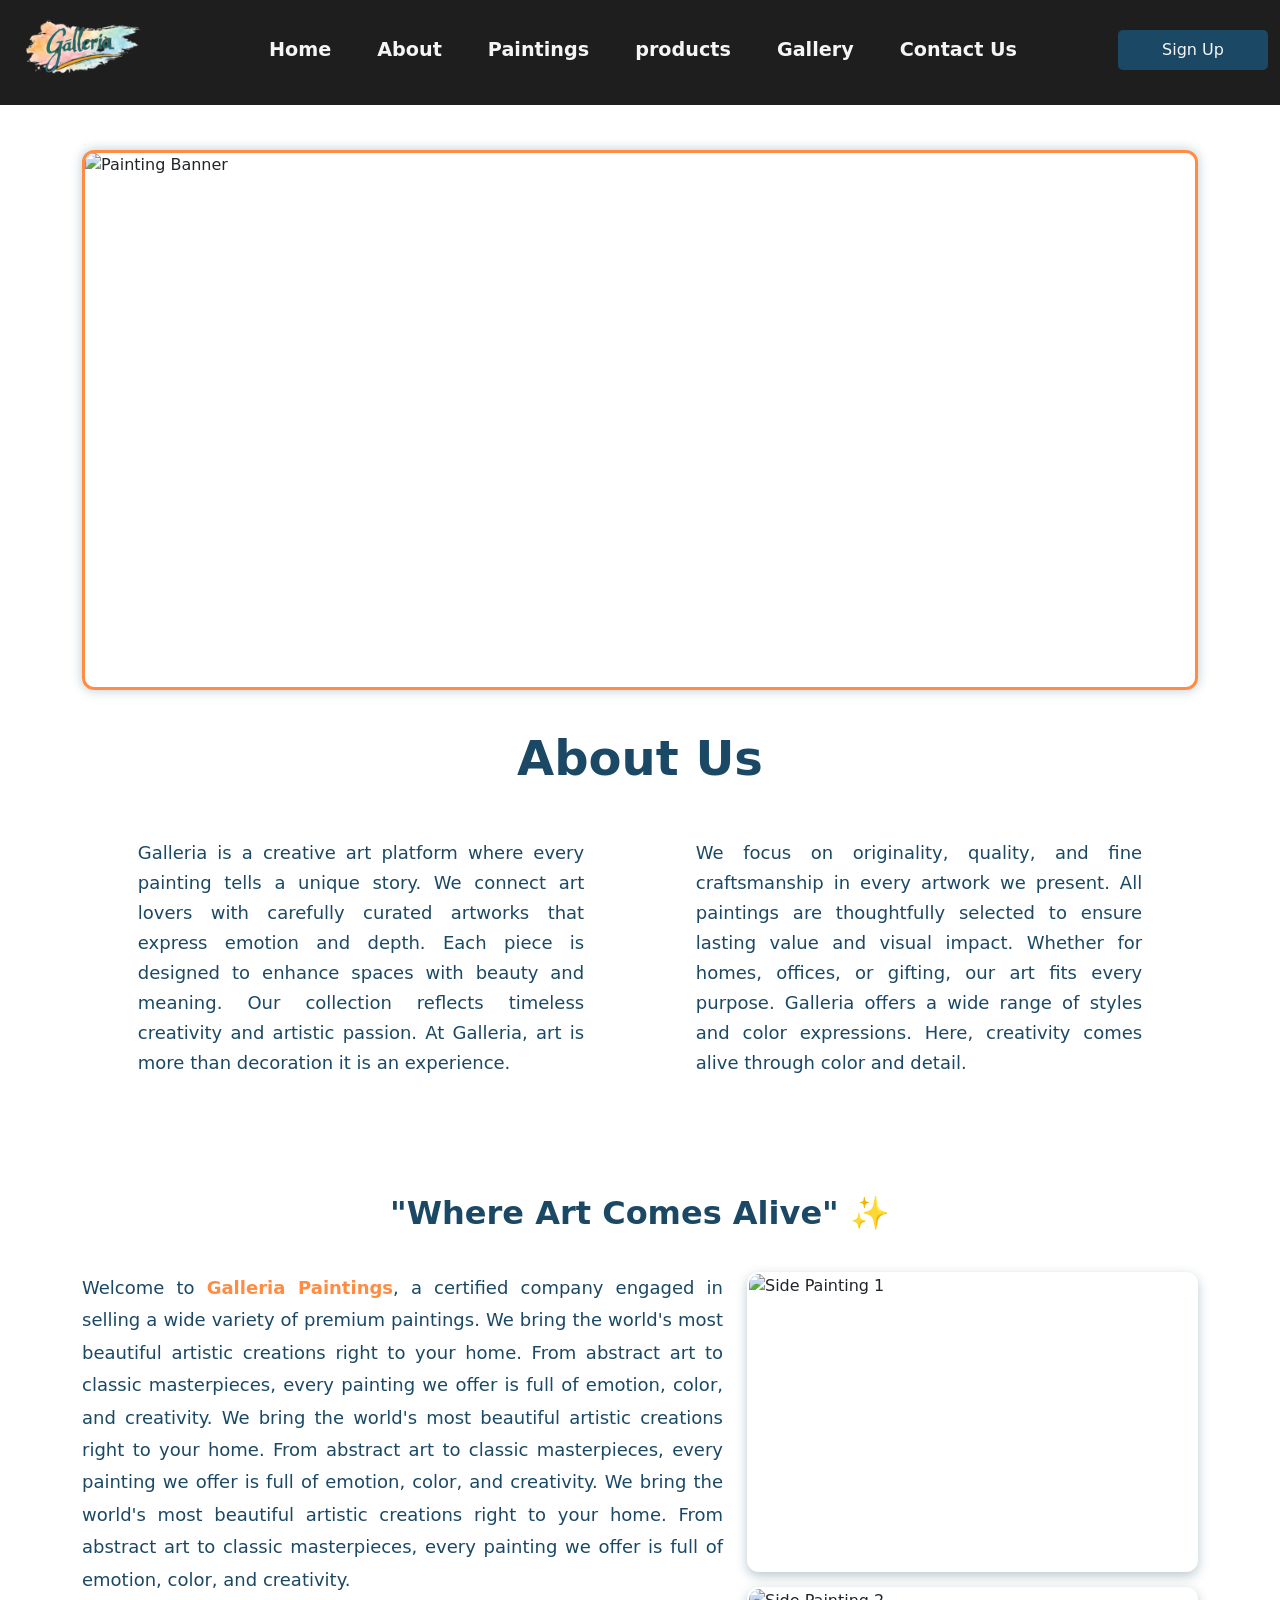
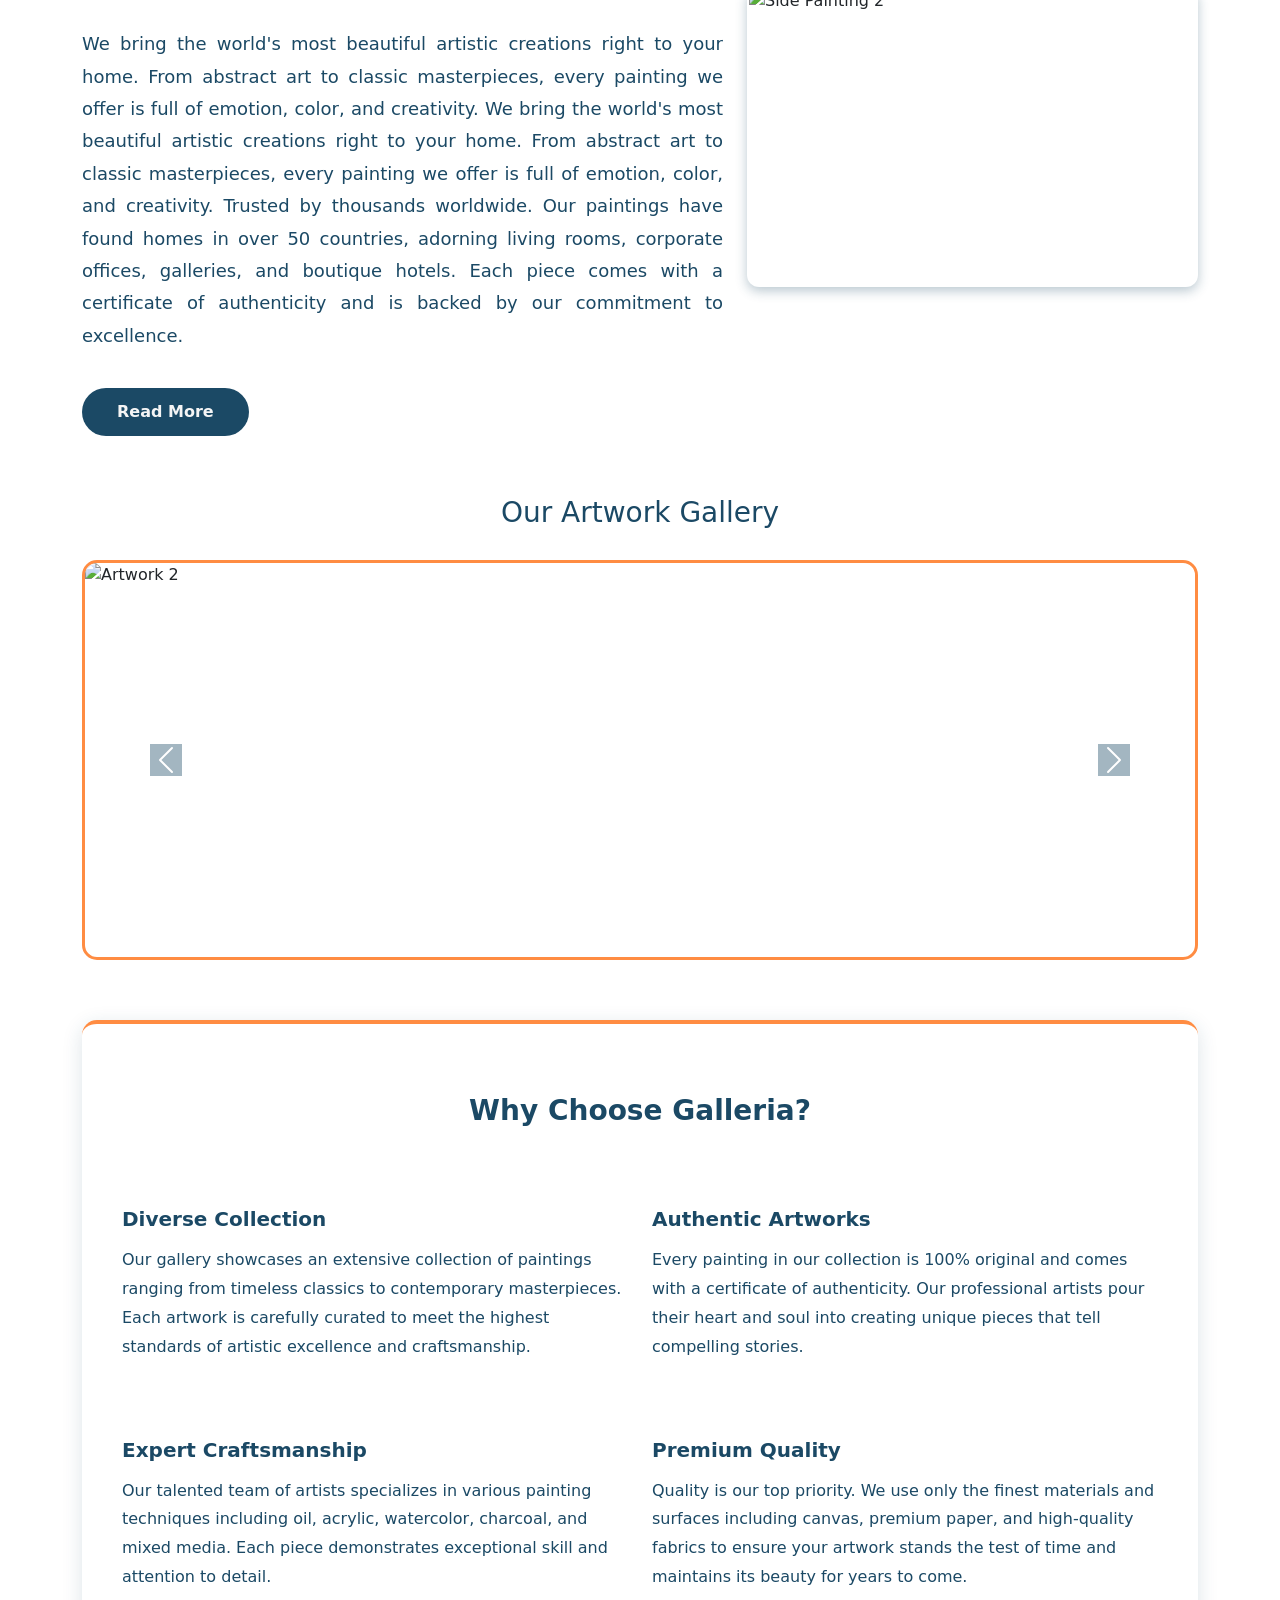
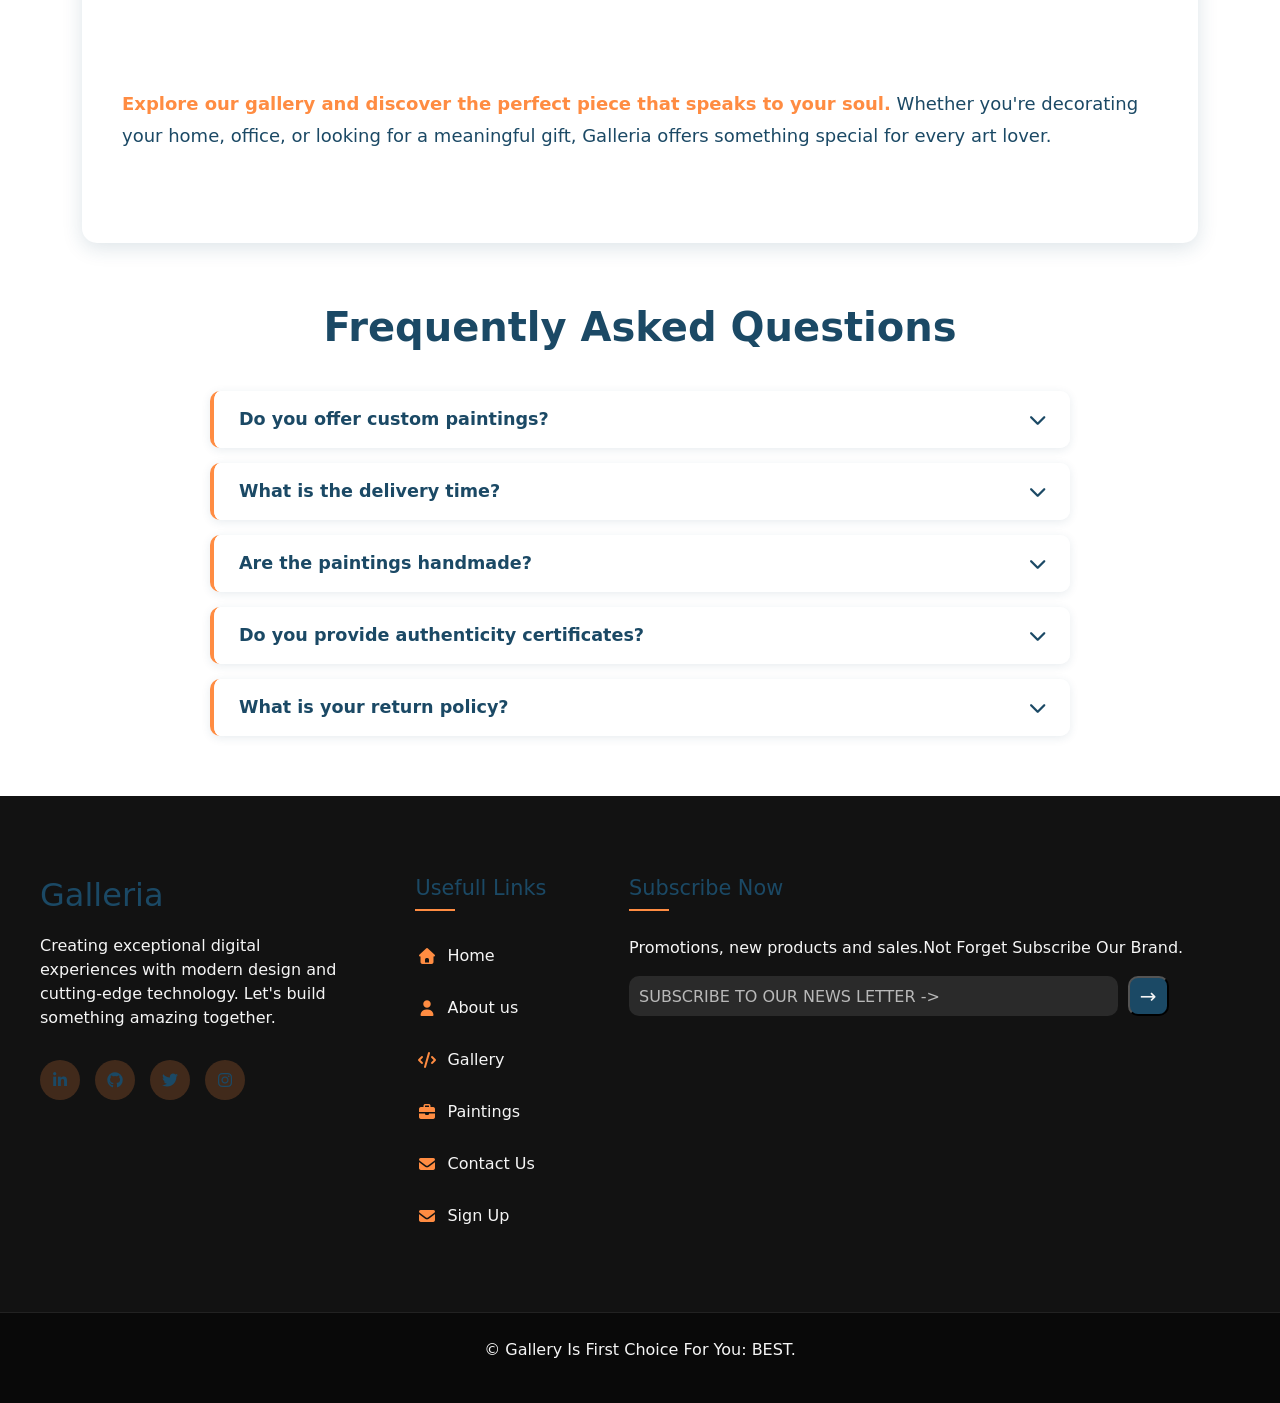
==== about.html @ e7276206 "galleria" ====
<!DOCTYPE html>
<html lang="en">

<head>
  <meta charset="UTF-8">
  <meta name="viewport" content="width=device-width, initial-scale=1.0">
  <title>Galleria - About Us</title>
  <link href="css/bootstrap.css" rel="stylesheet">
  <link rel="stylesheet" href="fontawesome-free-7.0.1-web/css/all.min.css">

  <style>
    * {
      margin: 0;
      padding: 0;
      box-sizing: border-box;
    }

    /* .................navbar styling..................... */

    .navbar {
      background-color: #1e1e1e;
      height: 100px;
    }

    .navbar-brand .logo-img {
      width: 140px;
      height: 100px
    }

    .navbar-nav {
      gap: 30px;
    }

    .nav-link {
      position: relative;
      transition: 0.3s;
      font-size: 1.2rem;
      color: #f5f5f5 !important;
      font-weight: bold;
    }


    .navbar-container {
      background-color: #1e1e1e !important;
    }

    .nav-link::after {
      content: "";
      position: absolute;
      left: .5rem;
      bottom: -.5px;
      width: 0%;
      height: 3px;
      background: #1B4965;
      transition: 0.4s ease-in-out;
      border-radius: 2px;
    }

    .nav-link:hover::after {
      width: 80%;
    }

    .nav-link:hover {
      color: #1B4965 !important;
    }

    .btn-signup {
      background-color: #1B4965;
      color: #f5f5f5;
      border: none;
      width: 150px;
      height: 40px;
      padding: 8px 20px;
      border-radius: 5px;
      transition: background-color 0.3s ease;
    }

    .btn-signup:hover {
      background-color: #FF8C42;
      color: #121212;
    }

    .navbar-toggler-icon {
      background-image: url("data:image/svg+xml;charset=utf8,%3Csvg viewBox='0 0 30 30' xmlns='http://www.w3.org/2000/svg'%3E%3Cpath stroke='rgba(255,140,66,1)' stroke-width='2' stroke-linecap='round' stroke-miterlimit='10' d='M4 7h22M4 15h22M4 23h22'/%3E%3C/svg%3E");
    }


    /* Dropdown Styles */
    .nav-item.dropdown:hover .dropdown-menu {
      display: block;
      animation: slideDown 0.3s ease;
    }

    @keyframes slideDown {
      from {
        opacity: 0;
        transform: translateY(10px);
      }

      to {
        opacity: 1;
        transform: translateY(0);
      }
    }

    .dropdown-menu {
      box-shadow: 0 4px 6px rgba(0, 0, 0, 0.1);
      border-radius: 8px;
      padding: 10px 0;
      background-color: #121212;
      border: 1px solid #1B4965;
    }

    .dropdown-item {
      padding: 10px 20px;
      transition: background-color 0.2s ease;
      color: #f5f5f5;
    }

    .dropdown-item:hover {
      background-color: #1B4965;
      color: #f5f5f5;
    }

    .navbar-collapse .mobile-search {
      display: none;
    }

    /* LEFT SLIDE MOBILE NAVBAR */
    @media (max-width: 991px) {
      .navbar-brand .logo-img {
        width: 100px;
        height: 50px
      }

      .navbar-collapse {
        position: fixed;
        top: 100px;
        left: -100%;
        width: 280px;
        height: 100vh;
        background: #121212;
        padding: 50px 20px 20px;
        transition: 0.4s ease-in-out;
      }

      .navbar-collapse.show {
        left: 0;
      }

      .navbar-nav {
        flex-direction: column;
      }

      .navbar-collapse .nav-link {
        display: inline-block;
        padding-bottom: 6px;
      }

      .navbar-collapse .nav-link::after {
        left: 0;
        bottom: 0;
        width: 0%;
      }

      .navbar-collapse .nav-link:hover::after {
        width: 100%;
      }

      .nav-buttons {
        margin-top: 20px;
        display: flex;
        flex-direction: column;
        width: 50%;
      }
    }

    /* .................navbar styling end..................... */

            /* .............register sign up form start................... */
        .register-form-section {
            position: fixed;
            top: 0;
            left: 0;
            width: 100%;
            height: 100vh;
            background: rgba(0, 0, 0, 0.5);
            display: none;
            z-index: 9999;
        }


        .sign-up-form {
            display: flex;
            justify-content: center;
        }

        .sign-up {
            position: relative;
            /* for close button */
            margin-top: 100px;
            text-align: center;
            padding: 15px 30px;
            width: 100%;
            border-radius: 10px;
            height: auto;
            border: none;
            background-color: #fff;
        }

        .register-form-main-head {
            text-transform: capitalize;
            font-weight: bold;
            color: #1b4965;
        }

        .sign-up p {
            text-transform: capitalize;
            font-weight: 500;
        }

        .form-control {
            border-radius: 5px;
        }

        .forget-password {
            color: #ff8c42;
        }

        .forget-password:hover {
            color: #1b4965;
        }

        .register-sign-up-form-input {
            padding: 10px;
            width: 100%;
            text-align: center;
            margin: 30px 10px;
        }

        .register-sign-in-form-input {
            padding: 10px;
            width: 100%;
            text-align: center;
            margin: 20px 10px;

        }

        .form-control::placeholder {
            text-align: left;
            text-transform: capitalize;
        }

        .register-btn,
        .register-sign-in-btn {
            text-decoration: none;
            text-transform: capitalize;
            background-color: #1b4965;
            width: 100%;
            color: white;
            margin: 30px auto;
        }

        .register-btn:hover,
        .register-sign-in-btn:hover {
            text-decoration: none;
            text-transform: capitalize;
            background-color: #ff8c42;
            width: 100%;
            color: white;
            margin: 30px auto;
        }

        .sign-in-link a {
            color: #ff8c42;
            text-decoration: none;
        }

        .sign-in-link a:hover {
            color: #1b4965;
        }

        .sign-in-form {
            position: relative;
            top: 50px;
            display: flex;
            justify-content: center;
        }

        .sign-up .register-sign-up-btn {
            text-decoration: none;
            margin-left: 5px;
            text-transform: capitalize;
            font-weight: 500;
            color: #ff8c42;
        }

        .sign-up .register-sign-up-btn:hover {
            color: #1b4965;
        }

        /* Cross button */
        .close-btn {
            position: absolute;
            top: 10px;
            right: 15px;
            font-size: 1.5rem;
            font-weight: bold;
            cursor: pointer;
            color: #198754;
        }

        .close-btn:hover {
            color: red;
        }
        /* .............register sign up form end................... */

    /* ................about section start........... */
    .about-section{
      margin-top: 150px;
    }

    .about-main-head {
      text-align: center;
      margin: 30px auto;
      color: #1B4965;
      font-size: 3rem;
      font-weight: bold;
    }

    /* Main Image */
    .about-main-image {
      width: 100%;
      height: 60vh;
      object-fit: cover;
      border-radius: 12px;
      box-shadow: 0 0 12px rgba(27, 73, 101, 0.3);
      display: block;
      margin: 40px auto;
      border: 3px solid #FF8C42;
    }

    /* Main Heading */
    .about-sub-head {
      margin: 100px 0px 40px 0px;
      font-weight: bold;
      font-size: 2rem;
      text-align: center;
      color: #1B4965;
    }

    .about-para-container {
      display: flex;
      justify-content: space-around;
      margin: 50px auto;
      font-size: large;
      line-height: 30px;
    }

    .about-left-para {
      width: 40%;
      text-align: justify;
      color: #1B4965;
    }

    .about-right-para {
      width: 40%;
      text-align: justify;
      color: #1B4965;
    }


    /* Text Sections */
    .about-main-text {
      font-size: 18px;
      line-height: 1.8;
      text-align: justify;
      color: #1B4965;
    }

    .about-full-text {
      font-size: 18px;
      line-height: 1.8;
      color: #1B4965;
      display: none;
    }

    .about-main-text-brand-name {
      color: #FF8C42;
      font-weight: bold;
    }

    /* Read More Button */
    .about-read-more-btn {
      background: #1B4965;
      color: #f5f5f5;
      border: none;
      padding: 12px 35px;
      border-radius: 25px;
      font-weight: 600;
      cursor: pointer;
      margin-top: 20px;
      transition: all 0.3s;
    }

    .about-read-more-btn:hover {
      background: #FF8C42;
      color: #121212;
      transform: translateY(-2px);
      box-shadow: 0 5px 15px rgba(255, 140, 66, 0.4);
    }

    /* Side Images */
    .side-images img {
      width: 100%;
      height: 300px;
      object-fit: cover;
      border-radius: 12px;
      box-shadow: 0 4px 12px rgba(27, 73, 101, 0.3);
      margin-bottom: 15px;
      display: block;
      transition: all 0.4s ease;
      cursor: pointer;
      border: 2px solid transparent;
    }

    .side-images img:hover {
      transform: scale(1.02);
      box-shadow: 0 8px 25px rgba(255, 140, 66, 0.4);
      border: 2px solid #FF8C42;
    }

    /* Carousel Section */
    .about-carousel-head {
      margin: 60px auto 30px;
      text-align: center;
      font-weight: bold;
      font-size: 2rem;
      color: #1B4965;
    }

    .carousel-inner img {
      width: 100%;
      height: 400px;
      object-fit: cover;
      border-radius: 15px;
      display: block;
      margin: 0 auto;
      border: 3px solid #FF8C42;
    }

    .carousel-control-prev-icon,
    .carousel-control-next-icon {
      background-color: rgba(27, 73, 101, 0.8);
    }

    .carousel-control-prev-icon:hover,
    .carousel-control-next-icon:hover {
      background-color: rgba(255, 140, 66, 0.8);
    }

    /* Why Choose Galleria Section */
    .gallery-section {
      margin: 60px auto;
      background: white;
      padding: 40px;
      border-radius: 15px;
      box-shadow: 0 5px 20px rgba(27, 73, 101, 0.15);
      border-top: 4px solid #FF8C42;
    }

    .gallery-text-center {
      color: #1B4965;
      font-size: 2rem;
      font-weight: bold;
    }

    .gallery-section .gallery-section-main-head {
      font-weight: bolder;
      text-align: center;
      margin: 30px auto 50px auto;
      color: #1B4965;
    }

    .gallery-sub-container {
      margin: 30px auto;
    }

    .gallery-end-para-container {
      margin: 50px auto;
    }

    .gallery-section h5 {
      color: #1B4965;
      font-weight: bold;
      margin-bottom: 15px;
    }

    .gallery-para-h5 {
      font-size: 16px;
      line-height: 1.8;
      color: #1B4965;
      font-weight: 500;
    }

    .gallery-end-para {
      color: #1B4965;
      font-size: 18px;
      line-height: 1.8;
    }

    .gallery-end-para strong {
      color: #FF8C42;
    }

    /* FAQs Section */
    .about-faq {
      max-width: 900px;
      margin: 60px auto;
      padding: 0 20px;
    }

    .about-faq h3 {
      color: #1B4965;
      font-weight: bold;
      text-align: center;
      margin-bottom: 40px;
      font-size: 2.5rem;
    }

    .about-faq-item {
      margin-bottom: 15px;
      border-radius: 10px;
      overflow: hidden;
      background: white;
      box-shadow: 0 2px 10px rgba(27, 73, 101, 0.1);
      border-left: 4px solid #FF8C42;
    }

    .about-faq-ques {
      margin: 0;
    }

    .about-collapse-button {
      width: 100%;
      background: white;
      border: none;
      padding: 18px 25px;
      text-align: left;
      font-weight: 600;
      font-size: 1.1rem;
      color: #1B4965;
      cursor: pointer;
      transition: all 0.3s;
      position: relative;
    }

    .about-collapse-button::after {
      content: '\f078';
      font-family: 'Font Awesome 7 Free';
      font-weight: 900;
      position: absolute;
      right: 25px;
      transition: transform 0.3s;
      color: #1B4965;
    }


    .about-collapse-button:not(.collapsed)::after {
      transform: rotate(180deg);
    }

    .about-collapse-button:hover {
      background-color: #1B4965;
      color: #f5f5f5;
    }

    .about-collapse-button:hover::after {
      color: #f5f5f5;
    }

    .about-collapse-button:not(.collapsed) {
      background-color: #1B4965;
      color: #f5f5f5;
    }

    .about-collapse-button:not(.collapsed)::after {
      color: #f5f5f5;
    }

    .about-collapse-button:focus {
      outline: none;
      box-shadow: none;
    }

    .about-faq-ans {
      padding: 20px 25px;
      background: rgba(27, 73, 101, 0.05);
      color: #1B4965;
      line-height: 1.8;
      border-top: 1px solid rgba(27, 73, 101, 0.1);
      font-size: 1rem;
    }

    /* Responsive */
    @media (max-width: 991px) {
      .about-read-more-btn {
        margin: 30px auto;
        display: block;
        width: fit-content;
      }

      .about-main-image {
        height: 40vh;
      }

      .side-images {
        margin-top: 30px;
      }

      .about-para-container {
        flex-direction: column;
        align-items: center;
      }

      .about-left-para,
      .about-right-para {
        width: 90%;
        margin-bottom: 20px;
      }
    }

    @media (max-width: 768px) {
      .about-main-head {
        font-size: 2.2rem;
      }

      .about-sub-head {
        font-size: 1.8rem;
        margin: 40px 0px 30px 0px;
      }

      .about-faq h3 {
        font-size: 2rem;
      }

      .about-carousel-head {
        font-size: 1.6rem;
      }

      .gallery-text-center {
        font-size: 1.6rem;
      }

      .gallery-section {
        padding: 25px;
      }
    }

    @media (max-width: 576px) {
      .about-main-head {
        font-size: 1.8rem;
      }

      .about-sub-head {
        font-size: 1.5rem;
      }

      .about-main-text,
      .about-left-para,
      .about-right-para,
      .gallery-para-h5 {
        font-size: 16px;
      }

      .carousel-inner img {
        height: 300px;
      }
    }

    /* .........................Footer section start............................ */
    footer {
      background: #121212;
      padding: 80px 0 0;
    }

    .footer-content {
      display: grid;
      grid-template-columns: 3fr 2fr 6fr;
      gap: 40px;
      max-width: 1200px;
      margin: 0 auto;
      padding-bottom: 60px;
    }

    .footer-about h3 {
      font-size: 2rem;
      color: #1B4965;
      margin-bottom: 20px;
    }

    .footer-about p {
      margin-bottom: 30px;
      color: #f5f5f5;
    }

    .social-links {
      display: flex;
      gap: 15px;
    }

    .social-link {
      width: 40px;
      height: 40px;
      border-radius: 50%;
      background: rgba(255, 140, 66, 0.2);
      display: flex;
      align-items: center;
      justify-content: center;
      color: #1B4965;
      text-decoration: none;
      transition: all 0.5s ease;
    }

    .social-link:hover {
      background: #FF8C42;
      color: #121212;
      transform: translateY(-10px);
    }

    .footer-links h4 {
      margin-left: 30px;
    }

    .footer-links h4,
    .footer-contact h4 {
      font-size: 1.3rem;
      color: #1B4965;
      margin-bottom: 25px;
      position: relative;
      padding-bottom: 10px;
    }

    .footer-links h4::after,
    .footer-contact h4::after {
      content: '';
      position: absolute;
      bottom: 0;
      left: 0;
      width: 40px;
      height: 2px;
      background: #FF8C42;
    }

    .footer-links ul {
      list-style: none;
    }

    .footer-links ul li a i {
      color: #FF8C42;
    }

    .footer-links ul li a:hover {
      color: #1B4965;
    }

    .footer-links li {
      margin-bottom: 12px;
    }

    .footer-links a {
      color: #f5f5f5;
      text-decoration: none;
      transition: all 1s ease;
      display: flex;
      align-items: center;
      line-height: 40px;
      gap: 10px;
    }

    .footer-links a:hover {
      color: #FF8C42;
      transform: translateX(10px);
    }



    .footer-bottom {
      background: rgba(0, 0, 0, 0.5);
      padding: 25px 0;
      text-align: center;
      color: #f5f5f5;
      border-top: 1px solid rgba(255, 255, 255, 0.1);
    }

    .footer-contact p {
      color: #f5f5f5;
    }

    .footer-contact .input {
      width: 80%;
      height: 40px;
      border-radius: 10px;
      padding: 10px;
      border: none;
      outline: none;
      background: rgba(255, 255, 255, 0.1);
      color: #f5f5f5;
    }

    .footer-contact .input::placeholder {
      color: rgba(245, 245, 245, 0.7);
    }

    .subscribe-box {
      display: flex;
      gap: 20px;
    }

    .subscribe-box #footersubscribeBtn {
      padding: 0 10px;
      font-size: 20px;
      cursor: pointer;
      background-color: #1B4965;
      border-radius: 10px;
      color: #f5f5f5;
      transition: all 0.3s ease;
    }

    .subscribe-box #footersubscribeBtn:hover {
      background-color: #FF8C42;
      color: #121212;
      transform: translateY(-2px);
    }

    @media (max-width:768px) {
      .footer-content {
        grid-template-columns: 1fr;
      }
    }

    /* .............................footer section end..................... */

    /* Additional color consistency updates */
    .about-main-text p {
      color: #1B4965;
    }

    .about-full-text p {
      color: #1B4965;
    }

    .gallery-section h3 {
      color: #1B4965;
    }

    .faq-section h3 {
      color: #1B4965;
    }

    /* Update carousel controls hover */
    .carousel-control-prev:hover .carousel-control-prev-icon,
    .carousel-control-next:hover .carousel-control-next-icon {
      background-color: rgba(255, 140, 66, 0.8);
    }
  </style>
</head>

<body>
    <!-- /* .................navbar section start..................... */ -->
    <nav class="navbar navbar-expand-lg fixed-top" id="navbar">
        <div class="container-fluid navbar-container">
            <!-- Logo -->
            <a class="navbar-brand" href="#home">
                <img src="images/navbar-logo-original.png" class="logo-img" alt="">
            </a>

            <!-- Toggler Button -->
            <button class="navbar-toggler" type="button" data-bs-toggle="collapse" data-bs-target="#navbarContent" b>
                <span class="navbar-toggler-icon"></span>
            </button>

            <!-- Navbar Content -->
            <div class="collapse navbar-collapse" id="navbarContent">
                <!-- Links -->
                <ul class="navbar-nav m-auto">
                    <li class="nav-item">
                        <a class="nav-link" href="index.html">Home</a>
                    </li>
                    <li class="nav-item">
                        <a class="nav-link" href="about.html">About</a>
                    </li>
                    <li class="nav-item dropdown">
                        <a class="nav-link" href="#" role="button">Paintings</a>
                        <ul class="dropdown-menu">
                            <li><a class="dropdown-item" href="surface.html">Surface</a></li>
                            <li><a class="dropdown-item" href="paintings.html">Color Type</a></li>
                        </ul>
                    </li>
                    <li class="nav-item">
                        <a class="nav-link" href="index.html#product-section">products</a>
                    </li>
                    </li>
                    <li class="nav-item">
                        <a class="nav-link" href="gallery.html">Gallery</a>
                    </li>
                    <li class="nav-item">
                        <a class="nav-link" href="contact.html">Contact Us</a>
                    </li>
                </ul>

                <!-- Buttons -->
                <div class="nav-buttons">
                    <button class="btn btn-signup" onclick="openSignup()">Sign Up</button>
                </div>

            </div>
        </div>
    </nav>

    <!-- /* .................navbar section end..................... */ -->

    <!-- .....................sign-up and register form start.......,.......... -->
         <!-- Sign Up Form -->
    <section class="register-form-section">
        <div id="sign-up" class="container sign-up-form">
            <div class="col-md-6 col-lg-4 col-10">
                <div class="sign-up">
                    <span class="close-btn">&times;</span>
                    <h1 class="register-form-main-head">Galleria</h1>
                    <p>create your account</p>
                    <input type="text" id="signup-name" class="form-control register-sign-up-form-input"
                        placeholder="full name">
                    <input type="text" id="signup-email" class="form-control register-sign-up-form-input"
                        placeholder="email">
                    <input type="password" id="signup-pass" class="form-control register-sign-up-form-input"
                        placeholder="password">
                    <input type="password" id="signup-cpass" class="form-control register-sign-up-form-input"
                        placeholder="confirm password">
                    <div id="register-btn" class="reg-btn btn register-btn">register
                    </div>
                    <p class="sign-in-link">already have an account? <a href="" id="open-sign-in">sign in</a></p>
                </div>
            </div>
        </div>

        <!-- Sign In Form -->
        <div id="sign-in" class="container  sign-in-form  d-none">
            <div class="col-md-6 col-lg-4 col-10">
                <div id="log" class="sign-up">
                    <span class="close-btn">&times;</span>
                    <h1 class="register-form-main-head">Galleria</h1>
                    <p>Great to have you back.</p>
                    <input type="text" id="signin-email" class="form-control register-sign-in-form-input"
                        placeholder="email">
                    <input type="password" id="signin-pass" class="form-control register-sign-in-form-input"
                        placeholder="password">
                    <a href="" class="forget-password">forgot password?</a>
                    <div class="reg-btn btn register-sign-in-btn">sign in</div>
                    <p>don't have an account? <a href="" class="register-sign-up-btn" id="open-sign-up"> sign up</a></p>
                </div>
            </div>
        </div>
    </section>

    <!-- .....................sign-up and register form end.......,.......... -->

  <section class="about-section">
    <div class="container about-container">
      <!-- Main Banner Image -->
      <img src="https://images.unsplash.com/photo-1579783902614-a3fb3927b6a5?w=1200" class="about-main-image"
        alt="Painting Banner">

      <h1 class="about-main-head">About Us</h1>

      <div class="about-para-container">
        <p class="about-left-para">Galleria is a creative art platform where every painting tells a unique story. We
          connect art lovers with carefully curated artworks that express emotion and depth. Each piece is designed to
          enhance spaces with beauty and meaning. Our collection reflects timeless creativity and artistic passion. At
          Galleria, art is more than decoration it is an experience.
        </p>
        <p class="about-right-para">
          We focus on originality, quality, and fine craftsmanship in every artwork we present. All paintings are
          thoughtfully selected to ensure lasting value and visual impact. Whether for homes, offices, or gifting, our
          art fits every purpose. Galleria offers a wide range of styles and color expressions. Here, creativity comes
          alive through color and detail.
        </p>
      </div>
      <!-- Main Heading -->
      <h2 class="about-sub-head">"Where Art Comes Alive" ✨</h2>

      <!-- About Content Row -->
      <div class="row">
        <!-- Left Column - Text Content -->
        <div class="col-md-7">
          <div class="about-main-text">
            <p>
              Welcome to <span class="about-main-text-brand-name">Galleria Paintings</span>, a certified company engaged
              in selling
              a wide variety of premium paintings.
              We bring the world's most beautiful artistic creations right to your home.
              From abstract art to classic masterpieces, every painting we offer is full of emotion,
              color, and creativity.
              We bring the world's most beautiful artistic creations right to your home.
              From abstract art to classic masterpieces, every painting we offer is full of emotion,
              color, and creativity.
              We bring the world's most beautiful artistic creations right to your home.
              From abstract art to classic masterpieces, every painting we offer is full of emotion,
              color, and creativity.
              <br><br>
              We bring the world's most beautiful artistic creations right to your home.
              From abstract art to classic masterpieces, every painting we offer is full of emotion,
              color, and creativity.
              We bring the world's most beautiful artistic creations right to your home.
              From abstract art to classic masterpieces, every painting we offer is full of emotion,
              color, and creativity.
              Trusted by thousands worldwide. Our paintings have found homes in over 50 countries,
              adorning living rooms, corporate offices, galleries, and boutique hotels.
              Each piece comes with a certificate of authenticity and is backed by our commitment to excellence.
            </p>
          </div>

          <!-- Extra Text (Hidden Initially) -->
          <div class="about-full-text">
            <p>
              The ever-increasing acceptance of our products on a global platform highlights
              our strong market presence and goodwill. Our company has maintained its market
              value throughout the world, earning the trust of art collectors, interior designers,
              and painting enthusiasts across different countries.
            </p>
          </div>

          <button class="about-read-more-btn" onclick="toggleReadMore()">
            Read More
          </button>
        </div>

        <!-- Right Column - Side Images -->
        <div class="col-md-5 side-images">
          <img src="https://images.unsplash.com/photo-1513364776144-60967b0f800f?w=600" alt="Side Painting 1">
          <img src="https://images.unsplash.com/photo-1547891654-e66ed7ebb968?w=600" alt="Side Painting 2">
        </div>
      </div>

      <!-- Carousel Section -->
      <div class="about-carousel-head">
        <h3>Our Artwork Gallery</h3>
      </div>

      <div id="paintCarousel" class="carousel slide carousel-fade" data-bs-ride="carousel" data-bs-interval="1500">
        <div class="carousel-inner">
          <div class="carousel-item active">
            <img src="https://images.unsplash.com/photo-1460661419201-fd4cecdf8a8b?w=1200" class="d-block w-100"
              alt="Artwork 1">
          </div>
          <div class="carousel-item">
            <img src="https://images.unsplash.com/photo-1578301978018-3005759f48f7?w=1200" class="d-block w-100"
              alt="Artwork 2">
          </div>
          <div class="carousel-item">
            <img src="https://images.unsplash.com/photo-1541961017774-22349e4a1262?w=1200" class="d-block w-100"
              alt="Artwork 3">
          </div>
        </div>

        <button class="carousel-control-prev" type="button" data-bs-target="#paintCarousel" data-bs-slide="prev">
          <span class="carousel-control-prev-icon"></span>
        </button>

        <button class="carousel-control-next" type="button" data-bs-target="#paintCarousel" data-bs-slide="next">
          <span class="carousel-control-next-icon"></span>
        </button>
      </div>

      <!-- Why Choose Galleria Section -->
      <div class="gallery-section">
        <h3 class="gallery-section-main-head" id="gallery-text-center">Why Choose Galleria?</h3>

        <div class="row">
          <div class="col-md-6 gallery-sub-container">
            <h5>Diverse Collection</h5>
            <p class="gallery-para-h5">
              Our gallery showcases an extensive collection of paintings ranging from timeless classics
              to contemporary masterpieces. Each artwork is carefully curated to meet the highest
              standards of artistic excellence and craftsmanship.
            </p>
          </div>

          <div class="col-md-6 gallery-sub-container">
            <h5>Authentic Artworks</h5>
            <p class="gallery-para-h5">
              Every painting in our collection is 100% original and comes with a certificate of
              authenticity. Our professional artists pour their heart and soul into creating unique
              pieces that tell compelling stories.
            </p>
          </div>

          <div class="col-md-6 gallery-sub-container">
            <h5>Expert Craftsmanship</h5>
            <p class="gallery-para-h5">
              Our talented team of artists specializes in various painting techniques including oil,
              acrylic, watercolor, charcoal, and mixed media. Each piece demonstrates exceptional
              skill and attention to detail.
            </p>
          </div>

          <div class="col-md-6 gallery-sub-container">
            <h5>Premium Quality</h5>
            <p class="gallery-para-h5">
              Quality is our top priority. We use only the finest materials and surfaces including
              canvas, premium paper, and high-quality fabrics to ensure your artwork stands the
              test of time and maintains its beauty for years to come.
            </p>
          </div>
        </div>

        <div class="gallery-end-para-container">
          <p class="gallery-end-para">
            <strong>Explore our gallery and discover the perfect piece that speaks to your soul.</strong>
            Whether you're decorating your home, office, or looking for a meaningful gift,
            Galleria offers something special for every art lover.
          </p>
        </div>
      </div>

      <!-- FAQs Section -->
      <section class="faq-section">
        <div class="about-faq" id="about-faq">
          <h3>Frequently Asked Questions</h3>

          <div class="about-faq-item">
            <h2 class="about-faq-ques">
              <button class="about-collapse-button collapsed" data-bs-toggle="collapse" data-bs-target="#q1">
                Do you offer custom paintings?
              </button>
            </h2>
            <div id="q1" class="accordion-collapse collapse" data-bs-parent="#about-faq">
              <div class="about-faq-ans">
                Yes! We create fully customized artwork based on your ideas and preferences.
              </div>
            </div>
          </div>

          <div class="about-faq-item">
            <h2 class="about-faq-ques">
              <button class="about-collapse-button collapsed" data-bs-toggle="collapse" data-bs-target="#q2">
                What is the delivery time?
              </button>
            </h2>
            <div id="q2" class="accordion-collapse collapse" data-bs-parent="#about-faq">
              <div class="about-faq-ans">
                Orders are delivered within 5-7 working days.
              </div>
            </div>
          </div>

          <div class="about-faq-item">
            <h2 class="about-faq-ques">
              <button class="about-collapse-button collapsed" data-bs-toggle="collapse" data-bs-target="#q3">
                Are the paintings handmade?
              </button>
            </h2>
            <div id="q3" class="accordion-collapse collapse" data-bs-parent="#about-faq">
              <div class="about-faq-ans">
                Yes, all paintings are 100% handmade by professional artists.
              </div>
            </div>
          </div>

          <div class="about-faq-item">
            <h2 class="about-faq-ques">
              <button class="about-collapse-button collapsed" data-bs-toggle="collapse" data-bs-target="#q4">
                Do you provide authenticity certificates?
              </button>
            </h2>
            <div id="q4" class="accordion-collapse collapse" data-bs-parent="#about-faq">
              <div class="about-faq-ans">
                Yes, each painting comes with a certificate of authenticity.
              </div>
            </div>
          </div>

          <div class="about-faq-item">
            <h2 class="about-faq-ques">
              <button class="about-collapse-button collapsed" data-bs-toggle="collapse" data-bs-target="#q5">
                What is your return policy?
              </button>
            </h2>
            <div id="q5" class="accordion-collapse collapse" data-bs-parent="#about-faq">
              <div class="about-faq-ans">
                We offer a 7-day return policy for full refund or exchange.
              </div>
            </div>
          </div>
        </div>
      </section>
    </div>
  </section>
  <!-- ...............................Footer start........................ -->
  <footer>
    <div class="footer-container">
      <div class="footer-content">
        <div class="footer-about">
          <h3>Galleria</h3>
          <p>Creating exceptional digital experiences with modern design and cutting-edge technology. Let's
            build something amazing together.</p>
          <div class="social-links">
            <a href="#" class="social-link"><i class="fab fa-linkedin-in"></i></a>
            <a href="#" class="social-link"><i class="fab fa-github"></i></a>
            <a href="#" class="social-link"><i class="fab fa-twitter"></i></a>
            <a href="#" class="social-link"><i class="fab fa-instagram"></i></a>
          </div>
        </div>
        <div class="footer-links">
          <h4>Usefull Links</h4>
          <ul>
            <li><a href="index.html"><i class="fas fa-home"></i> Home</a></li>
            <li><a href="about.html"><i class="fas fa-user"></i> About us</a></li>
            <li><a href="gallery.html"><i class="fas fa-code"></i> Gallery</a></li>
            <li><a href="paintings.html"><i class="fas fa-briefcase"></i>Paintings</a></li>
            <li><a href="contact.html"><i class="fas fa-envelope"></i>Contact Us</a></li>
            <li><a href="signup.html"><i class="fas fa-envelope"></i>Sign Up</a></li>
          </ul>
        </div>
        <div class="footer-contact">
          <h4>Subscribe Now</h4>
          <p>Promotions, new products and sales.Not Forget Subscribe Our Brand.</p>
          <div class="subscribe-box" style="display:flex; gap:10px;">
            <input type="text" placeholder="SUBSCRIBE TO OUR NEWS LETTER ->" id="subscribeInput" class="input">
            <button id="footersubscribeBtn">&#8594;</button>
          </div>
        </div>
      </div>
    </div>
    <div class="footer-bottom">
      <div class="container">
        <p>&copy; Gallery Is First Choice For You: BEST.</p>
      </div>
    </div>
  </footer>
  <!-- ...............................Footer end........................ -->
  <script src="js/bootstrap.js"></script>
  <script src="jquerydownload.js"></script>

  <script>

     // ..................sign up register form script start............
        $(document).ready(function () {

                        // Navbar button click → show form
            $(".btn-signup, #open-signup-btn").click(function (e) {
                e.preventDefault();
                $("#sign-up").closest(".register-form-section").fadeIn(300);
            });

            // Close button
            $(".close-btn").click(function () {
                $(this).closest(".register-form-section").fadeOut(300);
            });

            // Open Login
            $("#open-sign-in").click(function (e) {
                e.preventDefault();
                $("#sign-up").fadeOut(300, function () {
                    $("#sign-in").removeClass("d-none").fadeIn(300);
                });
            });

            // Open Sign Up from Sign In
            $("#open-sign-up").click(function (e) {
                e.preventDefault();
                $("#sign-in").fadeOut(300, function () {
                    $("#sign-up").removeClass("d-none").fadeIn(300);
                });
            });

            // Simple Sign Up Validation
            $("#register-btn").click(function () {
                let name = $("#signup-name").val();
                let email = $("#signup-email").val();
                let pass = $("#signup-pass").val();
                let cpass = $("#signup-cpass").val();

                if (name === "" || email === "" || pass === "" || cpass === "") {
                    alert("All fields are required!");
                    return;
                }
                if (pass !== cpass) {
                    alert("Passwords do not match!");
                    return;
                }

                alert("Registration Successful!");
                $("#signup-name, #signup-email, #signup-pass, #signup-cpass").val('');
                $("#sign-up").closest(".register-form-section").fadeOut(300);
            });
        });

        // ..................sign up register form script end............

    function toggleReadMore() {
      var text = document.querySelector('.about-full-text');
      var btn = document.querySelector('.about-read-more-btn');

      if (text.style.display === 'none' || text.style.display === '') {
        text.style.display = 'block';
        btn.innerHTML = 'Read Less';
      } else {
        text.style.display = 'none';
        btn.innerHTML = 'Read More';
      }
    }
    $('input').click(function () {
      this.placeholder = '';
    })


    // <!-- /* .................footer section end..................... */ -->
    $('#footersubscribeBtn').click(function () {
      let subscribe = $('#subscribeInput').val();
      if (subscribe === '') {
        alert('Please enter your email!');
      }
      else {
        alert('Thanks for subscribing!');
        $('#subscribeInput').val(''); // input clear kar de
      }
    });

    // <!-- /* .................footer section end..................... */ -->


  </script>

</body>

</html>
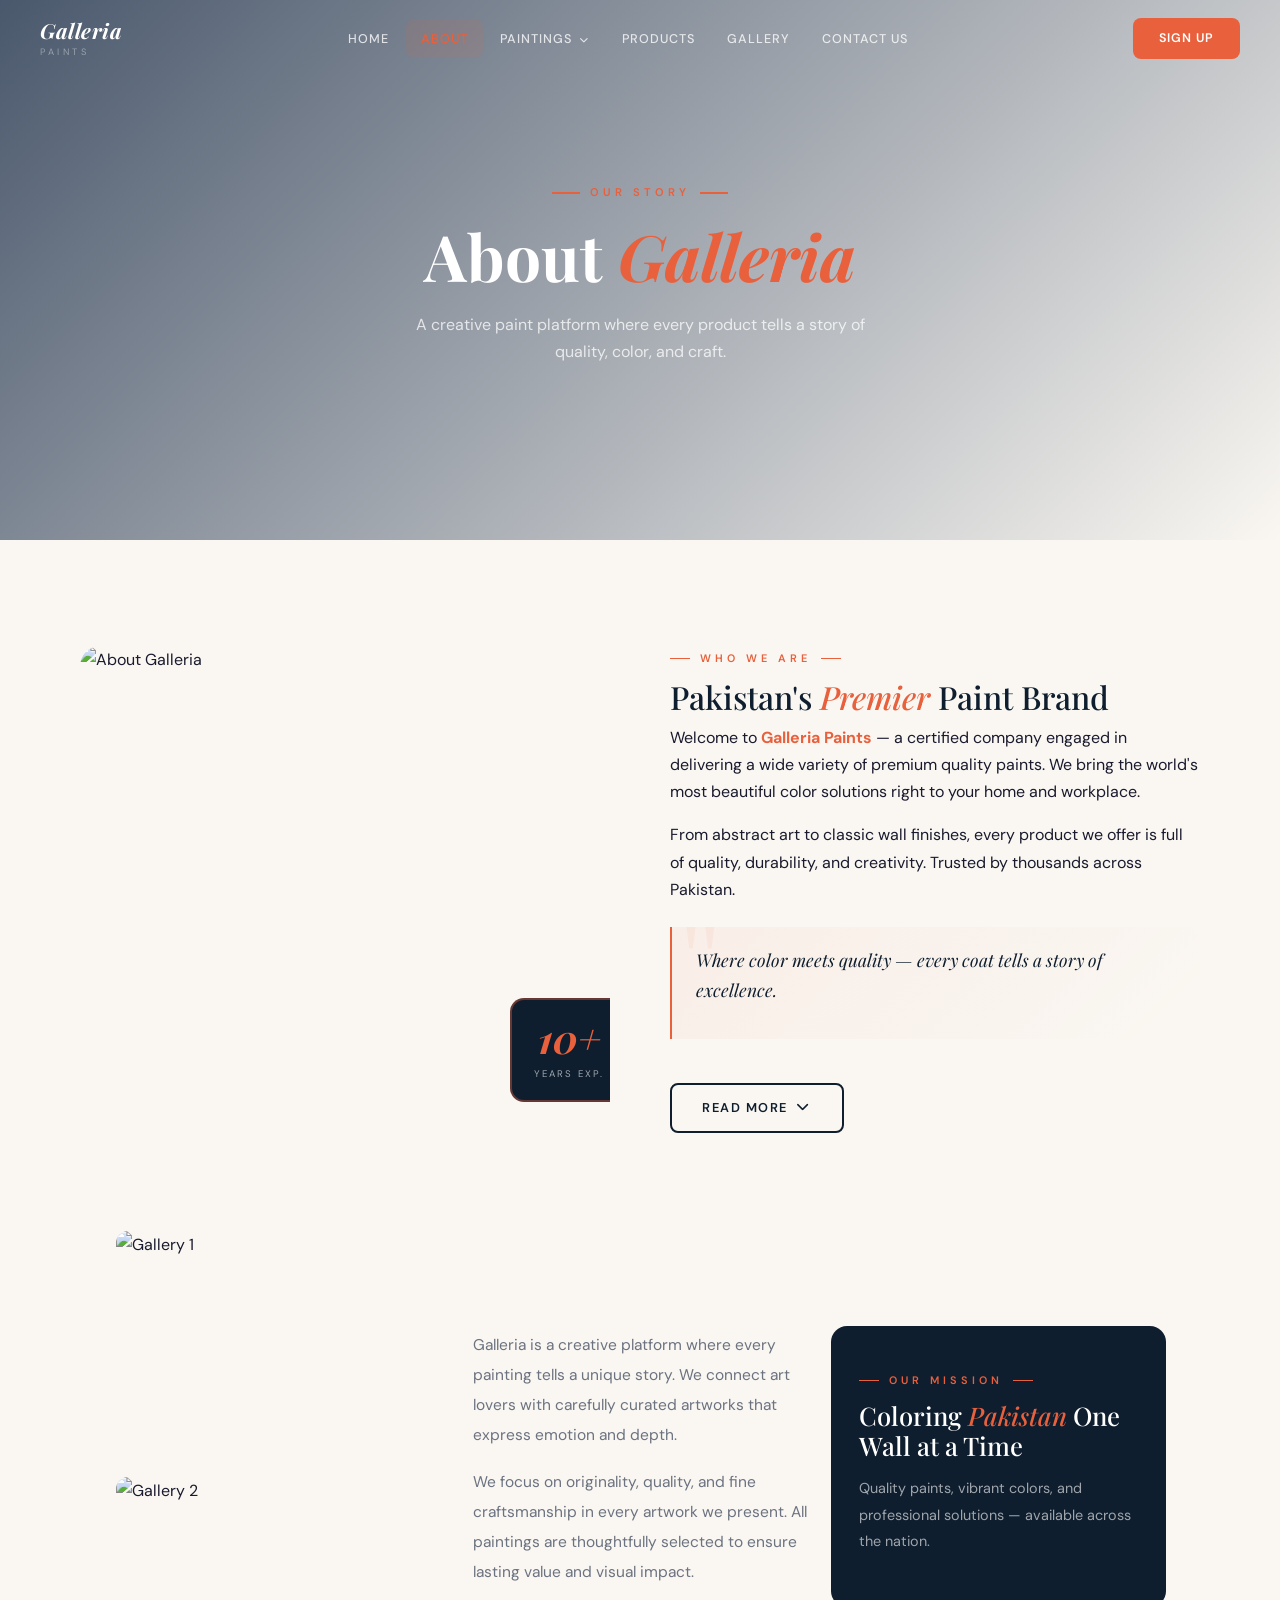
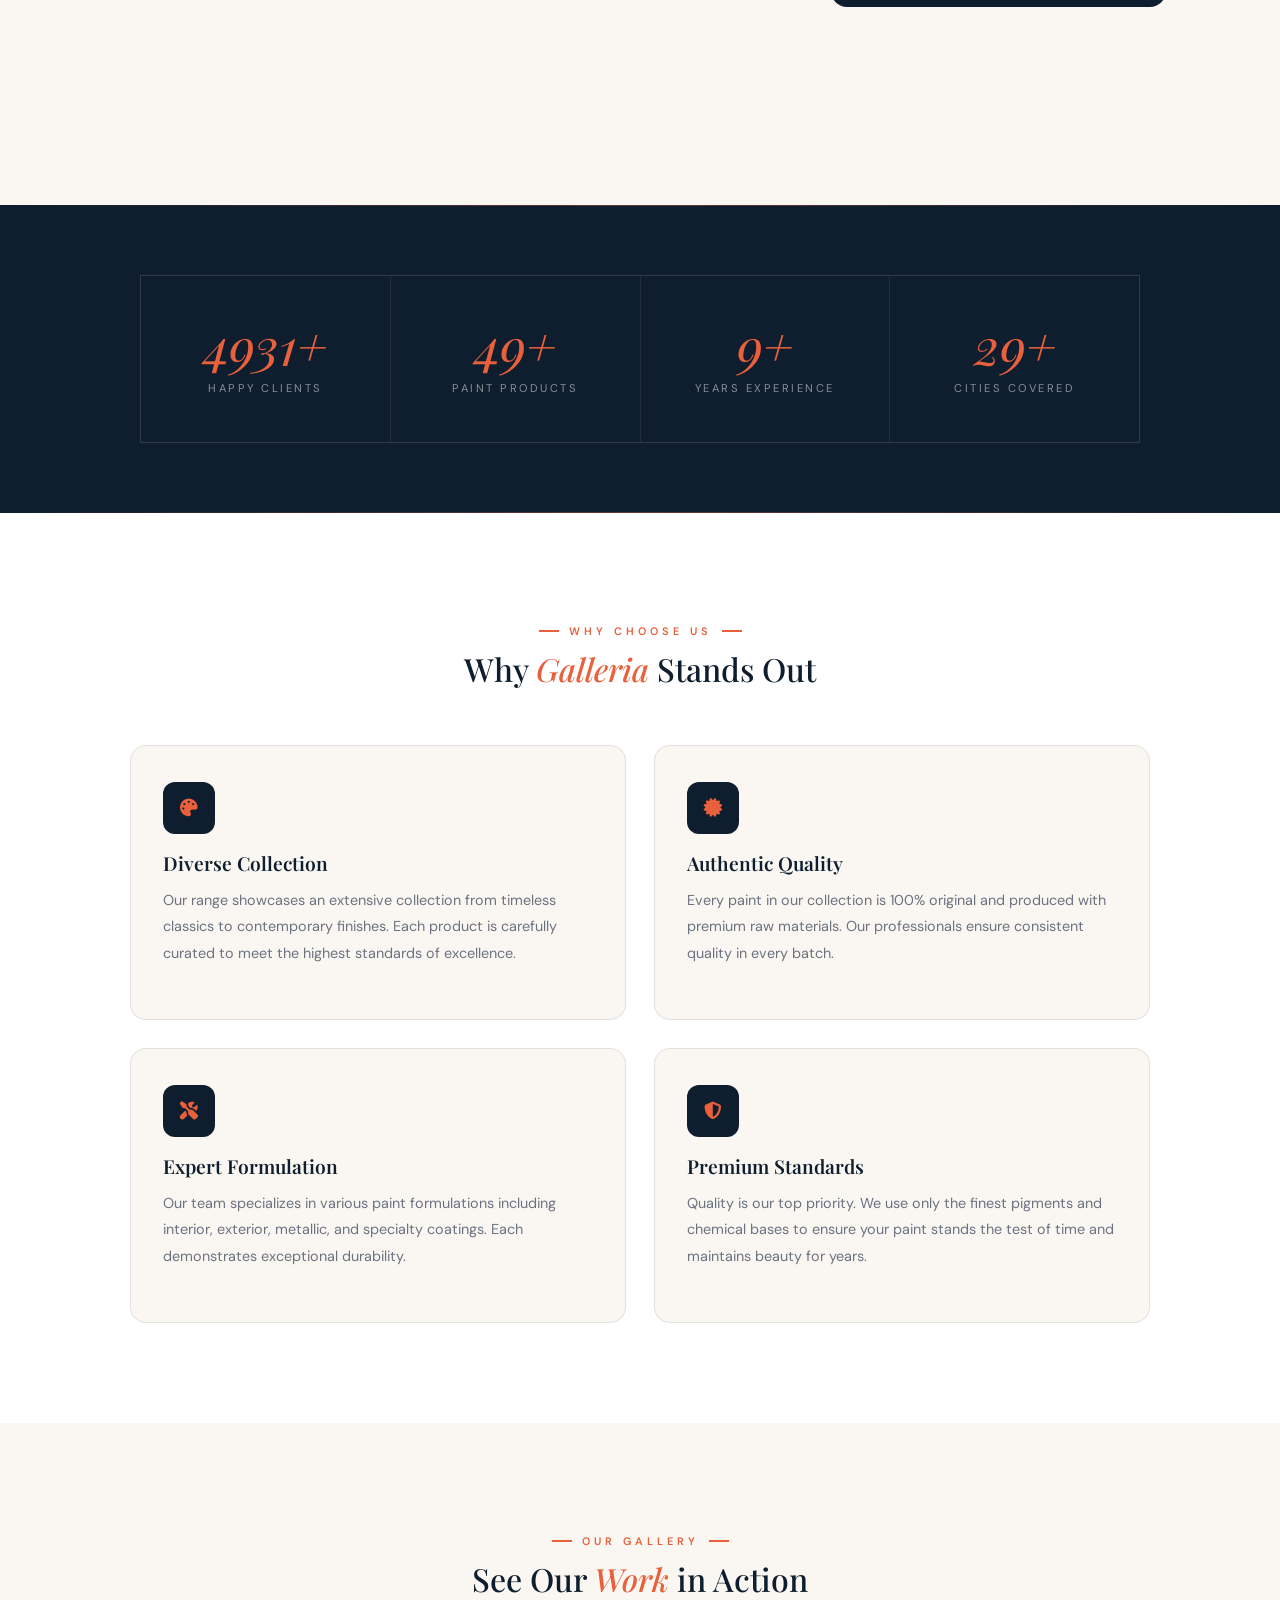
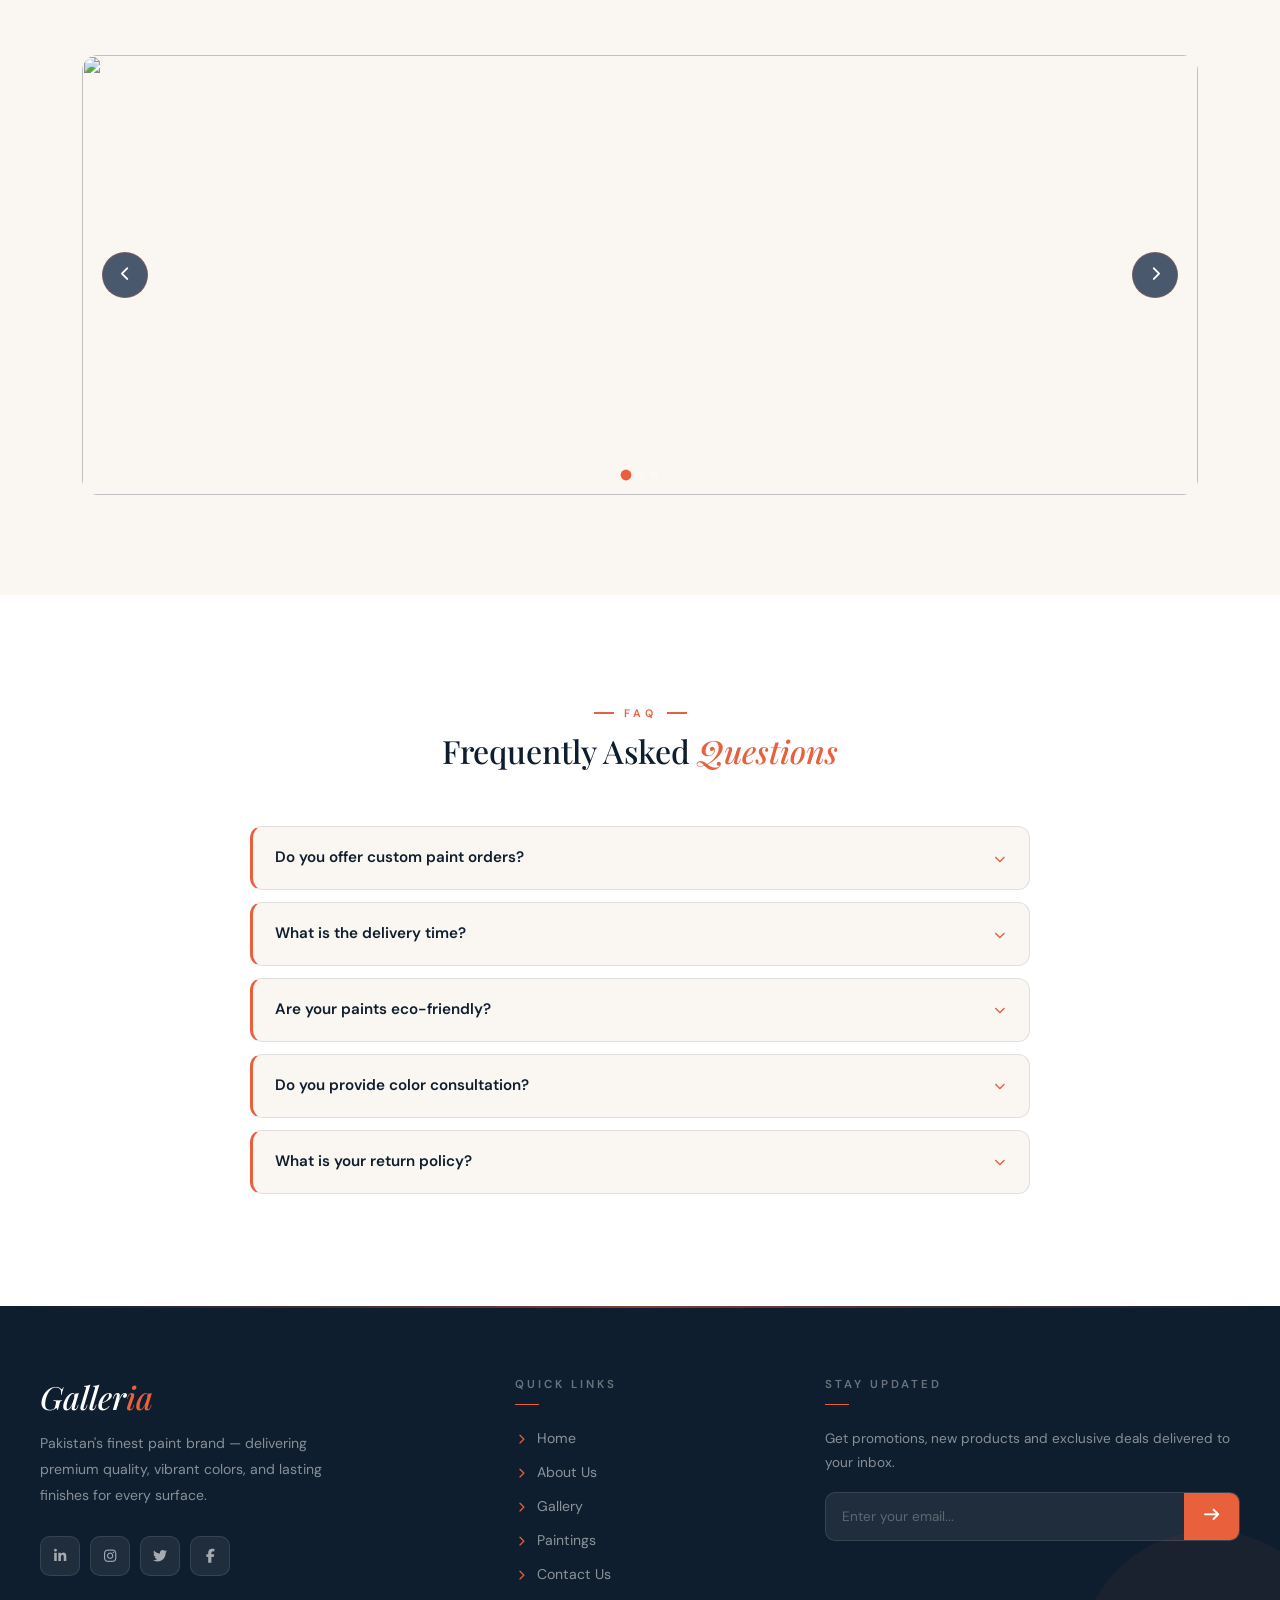
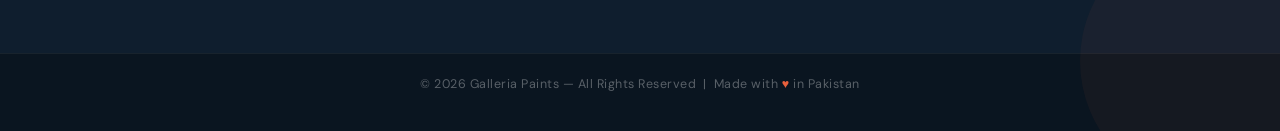
==== commit 7c32285f: "web" ====
--- a/about.html
+++ b/about.html
@@ -4,97 +4,284 @@
 <head>
   <meta charset="UTF-8">
   <meta name="viewport" content="width=device-width, initial-scale=1.0">
-  <title>Galleria - About Us</title>
-  <link href="css/bootstrap.css" rel="stylesheet">
+  <title>Galleria — About Us</title>
+  <link rel="stylesheet" href="css/bootstrap.css">
   <link rel="stylesheet" href="fontawesome-free-7.0.1-web/css/all.min.css">
-
+  <link rel="preconnect" href="https://fonts.googleapis.com">
+  <link rel="preconnect" href="https://fonts.gstatic.com" crossorigin>
+  <link
+    href="https://fonts.googleapis.com/css2?family=Playfair+Display:ital,wght@0,400;0,600;0,700;1,400;1,600&family=DM+Sans:wght@300;400;500;600&display=swap"
+    rel="stylesheet">
   <style>
-    * {
+    /* ── VARIABLES ── */
+    :root {
+      --navy: #0f1e2e;
+      --navy2: #162d50;
+      --coral: #e8603c;
+      --coral2: #f07a58;
+      --cream: #faf7f2;
+      --cream2: #f0ebe2;
+      --white: #fff;
+      --text: #1a1a2e;
+      --muted: #6b7280;
+      --border: rgba(15, 35, 64, .1);
+      --sh: 0 4px 24px rgba(15, 35, 64, .08);
+      --sh2: 0 20px 56px rgba(15, 35, 64, .16);
+      --tr: all .38s cubic-bezier(.23, 1, .32, 1);
+    }
+
+    *,
+    *::before,
+    *::after {
       margin: 0;
       padding: 0;
       box-sizing: border-box;
     }
 
-    /* .................navbar styling..................... */
-
+    html {
+      scroll-behavior: smooth;
+    }
+
+    body {
+      font-family: 'DM Sans', sans-serif;
+      background: var(--cream);
+      color: var(--text);
+      overflow-x: hidden;
+      line-height: 1.7;
+    }
+
+    h1,
+    h2,
+    h3,
+    h4,
+    h5,
+    h6 {
+      font-family: 'Playfair Display', serif;
+      color: var(--navy);
+    }
+
+    em {
+      font-style: italic;
+      color: var(--coral);
+    }
+
+    a {
+      text-decoration: none;
+    }
+
+    img {
+      max-width: 100%;
+    }
+
+    ::-webkit-scrollbar {
+      width: 4px;
+    }
+
+    ::-webkit-scrollbar-track {
+      background: var(--cream);
+    }
+
+    ::-webkit-scrollbar-thumb {
+      background: linear-gradient(180deg, var(--navy), var(--coral));
+      border-radius: 2px;
+    }
+
+    /* ── REVEAL ── */
+    .reveal {
+      opacity: 0;
+      transform: translateY(36px);
+      transition: opacity .85s cubic-bezier(.23, 1, .32, 1), transform .85s cubic-bezier(.23, 1, .32, 1);
+    }
+
+    .reveal.in-view {
+      opacity: 1;
+      transform: translateY(0);
+    }
+
+    .reveal-left {
+      opacity: 0;
+      transform: translateX(-30px);
+      transition: opacity .85s cubic-bezier(.23, 1, .32, 1), transform .85s cubic-bezier(.23, 1, .32, 1);
+    }
+
+    .reveal-left.in-view {
+      opacity: 1;
+      transform: translateX(0);
+    }
+
+    .reveal-right {
+      opacity: 0;
+      transform: translateX(30px);
+      transition: opacity .85s cubic-bezier(.23, 1, .32, 1), transform .85s cubic-bezier(.23, 1, .32, 1);
+    }
+
+    .reveal-right.in-view {
+      opacity: 1;
+      transform: translateX(0);
+    }
+
+    .reveal-child {
+      opacity: 0;
+      transform: translateY(20px);
+      transition: opacity .7s ease, transform .7s ease;
+    }
+
+    .reveal-child.in-view {
+      opacity: 1;
+      transform: translateY(0);
+    }
+
+    .reveal-child:nth-child(2) {
+      transition-delay: .1s;
+    }
+
+    .reveal-child:nth-child(3) {
+      transition-delay: .2s;
+    }
+
+    .reveal-child:nth-child(4) {
+      transition-delay: .3s;
+    }
+
+    /* ── SECTION BADGE ── */
+    .section-badge {
+      display: inline-flex;
+      align-items: center;
+      gap: 10px;
+      font-size: .68rem;
+      letter-spacing: 4px;
+      text-transform: uppercase;
+      color: var(--coral);
+      margin-bottom: 10px;
+      font-family: 'DM Sans', sans-serif;
+      font-weight: 600;
+    }
+
+    .section-badge::before,
+    .section-badge::after {
+      content: '';
+      width: 20px;
+      height: 1.5px;
+      background: var(--coral);
+    }
+
+    .section-header {
+      text-align: center;
+      margin-bottom: 56px;
+    }
+
+    /* ════ NAVBAR ════ */
     .navbar {
-      background-color: #1e1e1e;
-      height: 100px;
-    }
-
-    .navbar-brand .logo-img {
-      width: 140px;
-      height: 100px
+      background: transparent !important;
+      padding: 0;
+      height: auto;
+      transition: background .5s, box-shadow .5s;
+    }
+
+    .navbar.nav-scrolled {
+      background: rgba(13, 26, 39, .97) !important;
+      box-shadow: 0 1px 0 rgba(232, 96, 60, .2), 0 8px 32px rgba(0, 0, 0, .28);
+    }
+
+    .navbar-container {
+      max-width: 1320px;
+      margin: 0 auto;
+      padding: 18px 40px;
+      transition: padding .4s;
+    }
+
+    .navbar.nav-scrolled .navbar-container {
+      padding: 13px 40px;
+    }
+
+    .brand-text {
+      display: flex;
+      flex-direction: column;
+      line-height: 1;
+    }
+
+    .brand-name {
+      font-family: 'Playfair Display', serif;
+      font-size: 1.3rem;
+      font-style: italic;
+      font-weight: 700;
+      color: #fff;
+      letter-spacing: .5px;
+    }
+
+    .brand-tag {
+      font-size: .58rem;
+      letter-spacing: 3.5px;
+      text-transform: uppercase;
+      color: rgba(255, 255, 255, .4);
+      margin-top: 3px;
     }
 
     .navbar-nav {
-      gap: 30px;
+      gap: 2px;
+      align-items: center;
     }
 
     .nav-link {
       position: relative;
-      transition: 0.3s;
-      font-size: 1.2rem;
-      color: #f5f5f5 !important;
-      font-weight: bold;
-    }
-
-
-    .navbar-container {
-      background-color: #1e1e1e !important;
+      font-size: .79rem !important;
+      font-weight: 500 !important;
+      letter-spacing: 1px;
+      text-transform: uppercase;
+      color: rgba(255, 255, 255, .78) !important;
+      padding: 9px 15px !important;
+      border-radius: 8px;
+      transition: color .3s, background .3s !important;
     }
 
     .nav-link::after {
-      content: "";
+      display: none !important;
+    }
+
+    .nav-link::before {
+      content: '';
       position: absolute;
-      left: .5rem;
-      bottom: -.5px;
-      width: 0%;
-      height: 3px;
-      background: #1B4965;
-      transition: 0.4s ease-in-out;
-      border-radius: 2px;
-    }
-
-    .nav-link:hover::after {
-      width: 80%;
+      inset: 0;
+      border-radius: 8px;
+      background: rgba(232, 96, 60, .1);
+      opacity: 0;
+      transform: scale(.88);
+      transition: opacity .3s, transform .3s;
     }
 
     .nav-link:hover {
-      color: #1B4965 !important;
-    }
-
-    .btn-signup {
-      background-color: #1B4965;
-      color: #f5f5f5;
-      border: none;
-      width: 150px;
-      height: 40px;
-      padding: 8px 20px;
-      border-radius: 5px;
-      transition: background-color 0.3s ease;
-    }
-
-    .btn-signup:hover {
-      background-color: #FF8C42;
-      color: #121212;
-    }
-
-    .navbar-toggler-icon {
-      background-image: url("data:image/svg+xml;charset=utf8,%3Csvg viewBox='0 0 30 30' xmlns='http://www.w3.org/2000/svg'%3E%3Cpath stroke='rgba(255,140,66,1)' stroke-width='2' stroke-linecap='round' stroke-miterlimit='10' d='M4 7h22M4 15h22M4 23h22'/%3E%3C/svg%3E");
-    }
-
-
-    /* Dropdown Styles */
+      color: #fff !important;
+    }
+
+    .nav-link:hover::before {
+      opacity: 1;
+      transform: scale(1);
+    }
+
+    .nav-link.nav-active {
+      color: var(--coral) !important;
+      background: rgba(232, 96, 60, .1);
+    }
+
+    .nav-chevron {
+      font-size: .55rem;
+      margin-left: 3px;
+      transition: transform .3s;
+    }
+
+    .nav-item.dropdown:hover .nav-chevron {
+      transform: rotate(180deg);
+    }
+
     .nav-item.dropdown:hover .dropdown-menu {
       display: block;
-      animation: slideDown 0.3s ease;
-    }
-
-    @keyframes slideDown {
+      animation: dropIn .3s cubic-bezier(.23, 1, .32, 1);
+    }
+
+    @keyframes dropIn {
       from {
         opacity: 0;
-        transform: translateY(10px);
+        transform: translateY(8px);
       }
 
       to {
@@ -104,641 +291,1038 @@
     }
 
     .dropdown-menu {
-      box-shadow: 0 4px 6px rgba(0, 0, 0, 0.1);
+      background: #0d1a27 !important;
+      border: 1px solid rgba(232, 96, 60, .18) !important;
+      border-radius: 12px !important;
+      padding: 8px !important;
+      box-shadow: 0 20px 40px rgba(0, 0, 0, .35) !important;
+      min-width: 185px;
+      margin-top: 6px !important;
+    }
+
+    .dropdown-item {
+      color: rgba(255, 255, 255, .72) !important;
+      font-size: .8rem;
+      padding: 10px 15px !important;
+      border-radius: 8px !important;
+      transition: var(--tr);
+      display: flex;
+      align-items: center;
+      gap: 9px;
+    }
+
+    .dropdown-item i {
+      color: var(--coral);
+      font-size: .75rem;
+    }
+
+    .dropdown-item:hover {
+      background: rgba(232, 96, 60, .14) !important;
+      color: var(--coral) !important;
+      transform: translateX(4px);
+    }
+
+    .nav-buttons {
+      display: flex;
+      align-items: center;
+    }
+
+    .btn-signup {
+      background: var(--coral);
+      color: #fff;
+      border: none;
+      padding: 10px 26px;
       border-radius: 8px;
-      padding: 10px 0;
-      background-color: #121212;
-      border: 1px solid #1B4965;
-    }
-
-    .dropdown-item {
-      padding: 10px 20px;
-      transition: background-color 0.2s ease;
-      color: #f5f5f5;
-    }
-
-    .dropdown-item:hover {
-      background-color: #1B4965;
-      color: #f5f5f5;
-    }
-
-    .navbar-collapse .mobile-search {
-      display: none;
-    }
-
-    /* LEFT SLIDE MOBILE NAVBAR */
-    @media (max-width: 991px) {
-      .navbar-brand .logo-img {
-        width: 100px;
-        height: 50px
+      font-family: 'DM Sans', sans-serif;
+      font-size: .78rem;
+      font-weight: 600;
+      letter-spacing: 1px;
+      text-transform: uppercase;
+      cursor: pointer;
+      position: relative;
+      overflow: hidden;
+      transition: var(--tr);
+    }
+
+    .btn-signup::before {
+      content: '';
+      position: absolute;
+      inset: 0;
+      background: var(--coral2);
+      transform: scaleX(0);
+      transform-origin: left;
+      transition: transform .38s ease;
+    }
+
+    .btn-signup span {
+      position: relative;
+      z-index: 1;
+    }
+
+    .btn-signup:hover {
+      transform: translateY(-2px);
+      box-shadow: 0 8px 20px rgba(232, 96, 60, .42);
+    }
+
+    .btn-signup:hover::before {
+      transform: scaleX(1);
+    }
+
+    .navbar-toggler {
+      border: 1px solid rgba(255, 255, 255, .15) !important;
+      border-radius: 8px !important;
+      padding: 8px 11px !important;
+      background: rgba(255, 255, 255, .07) !important;
+      transition: var(--tr);
+      display: flex;
+      flex-direction: column;
+      gap: 5px;
+    }
+
+    .navbar-toggler:hover {
+      background: var(--coral) !important;
+      border-color: var(--coral) !important;
+    }
+
+    .navbar-toggler:focus {
+      box-shadow: none !important;
+    }
+
+    .toggler-line {
+      display: block;
+      width: 22px;
+      height: 2px;
+      background: #fff;
+      border-radius: 2px;
+      transition: var(--tr);
+    }
+
+    @media(max-width:991px) {
+      .navbar-container {
+        padding: 14px 20px;
       }
 
       .navbar-collapse {
         position: fixed;
-        top: 100px;
-        left: -100%;
+        top: 0;
+        right: -300px;
+        left: auto !important;
         width: 280px;
         height: 100vh;
-        background: #121212;
-        padding: 50px 20px 20px;
-        transition: 0.4s ease-in-out;
+        background: #0d1a27;
+        border-left: 1px solid rgba(232, 96, 60, .15);
+        padding: 80px 22px 40px;
+        transition: right .42s cubic-bezier(.23, 1, .32, 1) !important;
+        z-index: 1050;
+        overflow-y: auto;
       }
 
       .navbar-collapse.show {
-        left: 0;
+        right: 0 !important;
+        left: auto !important;
       }
 
       .navbar-nav {
         flex-direction: column;
-      }
-
-      .navbar-collapse .nav-link {
-        display: inline-block;
-        padding-bottom: 6px;
-      }
-
-      .navbar-collapse .nav-link::after {
-        left: 0;
-        bottom: 0;
-        width: 0%;
-      }
-
-      .navbar-collapse .nav-link:hover::after {
+        align-items: stretch;
+        gap: 2px;
+      }
+
+      .nav-link {
+        padding: 12px 15px !important;
+      }
+
+      .dropdown-menu {
+        position: static !important;
+        background: rgba(255, 255, 255, .04) !important;
+        border: none !important;
+        box-shadow: none !important;
+        padding: 4px 0 !important;
+        margin: 0 !important;
+        border-radius: 8px !important;
+      }
+
+      .nav-buttons {
+        margin-top: 18px;
+        padding-top: 18px;
+        border-top: 1px solid rgba(232, 96, 60, .15);
+      }
+
+      .btn-signup {
         width: 100%;
       }
-
-      .nav-buttons {
-        margin-top: 20px;
-        display: flex;
-        flex-direction: column;
-        width: 50%;
-      }
-    }
-
-    /* .................navbar styling end..................... */
-
-            /* .............register sign up form start................... */
-        .register-form-section {
-            position: fixed;
-            top: 0;
-            left: 0;
-            width: 100%;
-            height: 100vh;
-            background: rgba(0, 0, 0, 0.5);
-            display: none;
-            z-index: 9999;
-        }
-
-
-        .sign-up-form {
-            display: flex;
-            justify-content: center;
-        }
-
-        .sign-up {
-            position: relative;
-            /* for close button */
-            margin-top: 100px;
-            text-align: center;
-            padding: 15px 30px;
-            width: 100%;
-            border-radius: 10px;
-            height: auto;
-            border: none;
-            background-color: #fff;
-        }
-
-        .register-form-main-head {
-            text-transform: capitalize;
-            font-weight: bold;
-            color: #1b4965;
-        }
-
-        .sign-up p {
-            text-transform: capitalize;
-            font-weight: 500;
-        }
-
-        .form-control {
-            border-radius: 5px;
-        }
-
-        .forget-password {
-            color: #ff8c42;
-        }
-
-        .forget-password:hover {
-            color: #1b4965;
-        }
-
-        .register-sign-up-form-input {
-            padding: 10px;
-            width: 100%;
-            text-align: center;
-            margin: 30px 10px;
-        }
-
-        .register-sign-in-form-input {
-            padding: 10px;
-            width: 100%;
-            text-align: center;
-            margin: 20px 10px;
-
-        }
-
-        .form-control::placeholder {
-            text-align: left;
-            text-transform: capitalize;
-        }
-
-        .register-btn,
-        .register-sign-in-btn {
-            text-decoration: none;
-            text-transform: capitalize;
-            background-color: #1b4965;
-            width: 100%;
-            color: white;
-            margin: 30px auto;
-        }
-
-        .register-btn:hover,
-        .register-sign-in-btn:hover {
-            text-decoration: none;
-            text-transform: capitalize;
-            background-color: #ff8c42;
-            width: 100%;
-            color: white;
-            margin: 30px auto;
-        }
-
-        .sign-in-link a {
-            color: #ff8c42;
-            text-decoration: none;
-        }
-
-        .sign-in-link a:hover {
-            color: #1b4965;
-        }
-
-        .sign-in-form {
-            position: relative;
-            top: 50px;
-            display: flex;
-            justify-content: center;
-        }
-
-        .sign-up .register-sign-up-btn {
-            text-decoration: none;
-            margin-left: 5px;
-            text-transform: capitalize;
-            font-weight: 500;
-            color: #ff8c42;
-        }
-
-        .sign-up .register-sign-up-btn:hover {
-            color: #1b4965;
-        }
-
-        /* Cross button */
-        .close-btn {
-            position: absolute;
-            top: 10px;
-            right: 15px;
-            font-size: 1.5rem;
-            font-weight: bold;
-            cursor: pointer;
-            color: #198754;
-        }
-
-        .close-btn:hover {
-            color: red;
-        }
-        /* .............register sign up form end................... */
-
-    /* ................about section start........... */
-    .about-section{
-      margin-top: 150px;
-    }
-
-    .about-main-head {
+    }
+
+    /* ════ AUTH MODAL ════ */
+    .register-form-section {
+      position: fixed;
+      inset: 0;
+      background: rgba(15, 35, 64, .7);
+      backdrop-filter: blur(8px);
+      display: none;
+      z-index: 9999;
+      align-items: center;
+      justify-content: center;
+    }
+
+    .sign-up-form,
+    .sign-in-form {
+      display: flex;
+      justify-content: center;
+    }
+
+    .auth-card {
+      position: relative;
+      margin-top: 80px;
       text-align: center;
-      margin: 30px auto;
-      color: #1B4965;
-      font-size: 3rem;
-      font-weight: bold;
-    }
-
-    /* Main Image */
-    .about-main-image {
+      padding: 40px 36px;
       width: 100%;
-      height: 60vh;
-      object-fit: cover;
-      border-radius: 12px;
-      box-shadow: 0 0 12px rgba(27, 73, 101, 0.3);
+      border-radius: 20px;
+      background: #fff;
+      box-shadow: 0 40px 80px rgba(15, 35, 64, .25);
+      animation: authIn .4s cubic-bezier(.23, 1, .32, 1);
+    }
+
+    @keyframes authIn {
+      from {
+        opacity: 0;
+        transform: translateY(24px);
+      }
+
+      to {
+        opacity: 1;
+        transform: translateY(0);
+      }
+    }
+
+    .auth-close-btn {
+      position: absolute;
+      top: 14px;
+      right: 16px;
+      width: 32px;
+      height: 32px;
+      border-radius: 50%;
+      background: var(--cream2);
+      border: none;
+      font-size: 1.2rem;
+      cursor: pointer;
+      color: var(--muted);
+      transition: var(--tr);
+      display: flex;
+      align-items: center;
+      justify-content: center;
+    }
+
+    .auth-close-btn:hover {
+      background: var(--coral);
+      color: #fff;
+    }
+
+    .auth-brand {
+      font-family: 'Playfair Display', serif;
+      font-size: 2rem;
+      font-style: italic;
+      color: var(--navy);
+      margin-bottom: 4px;
+    }
+
+    .auth-brand span {
+      color: var(--coral);
+    }
+
+    .auth-sub {
+      font-size: .88rem;
+      color: var(--muted);
+      margin-bottom: 24px;
+    }
+
+    .auth-input {
       display: block;
-      margin: 40px auto;
-      border: 3px solid #FF8C42;
-    }
-
-    /* Main Heading */
-    .about-sub-head {
-      margin: 100px 0px 40px 0px;
-      font-weight: bold;
-      font-size: 2rem;
-      text-align: center;
-      color: #1B4965;
-    }
-
-    .about-para-container {
-      display: flex;
-      justify-content: space-around;
-      margin: 50px auto;
-      font-size: large;
-      line-height: 30px;
-    }
-
-    .about-left-para {
-      width: 40%;
-      text-align: justify;
-      color: #1B4965;
-    }
-
-    .about-right-para {
-      width: 40%;
-      text-align: justify;
-      color: #1B4965;
-    }
-
-
-    /* Text Sections */
-    .about-main-text {
-      font-size: 18px;
-      line-height: 1.8;
-      text-align: justify;
-      color: #1B4965;
-    }
-
-    .about-full-text {
-      font-size: 18px;
-      line-height: 1.8;
-      color: #1B4965;
-      display: none;
-    }
-
-    .about-main-text-brand-name {
-      color: #FF8C42;
-      font-weight: bold;
-    }
-
-    /* Read More Button */
-    .about-read-more-btn {
-      background: #1B4965;
-      color: #f5f5f5;
+      width: 100%;
+      padding: 12px 16px;
+      border: 1.5px solid var(--border);
+      border-radius: 10px;
+      font-family: 'DM Sans', sans-serif;
+      font-size: .92rem;
+      color: var(--text);
+      background: var(--cream);
+      outline: none;
+      transition: border-color .3s;
+      margin-bottom: 14px;
+    }
+
+    .auth-input:focus {
+      border-color: var(--navy);
+      background: #fff;
+    }
+
+    .auth-input::placeholder {
+      color: var(--muted);
+    }
+
+    .auth-btn {
+      width: 100%;
+      padding: 14px;
       border: none;
-      padding: 12px 35px;
-      border-radius: 25px;
+      border-radius: 10px;
+      background: var(--navy);
+      color: #fff;
+      font-family: 'DM Sans', sans-serif;
+      font-size: .88rem;
+      font-weight: 600;
+      letter-spacing: .8px;
+      text-transform: uppercase;
+      cursor: pointer;
+      position: relative;
+      overflow: hidden;
+      transition: var(--tr);
+      margin-top: 6px;
+    }
+
+    .auth-btn::before {
+      content: '';
+      position: absolute;
+      inset: 0;
+      background: var(--coral);
+      transform: scaleX(0);
+      transform-origin: left;
+      transition: transform .4s ease;
+    }
+
+    .auth-btn span {
+      position: relative;
+      z-index: 1;
+    }
+
+    .auth-btn:hover::before {
+      transform: scaleX(1);
+    }
+
+    .auth-btn:hover {
+      box-shadow: 0 8px 24px rgba(232, 96, 60, .4);
+    }
+
+    .auth-switch {
+      margin-top: 18px;
+      font-size: .85rem;
+      color: var(--muted);
+    }
+
+    .auth-switch a {
+      color: var(--coral);
       font-weight: 600;
       cursor: pointer;
+    }
+
+    .auth-forgot {
+      display: block;
+      color: var(--coral);
+      font-size: .82rem;
+      margin-bottom: 16px;
+      text-align: right;
+    }
+
+    /* ════ PAGE HERO ════ */
+    .page-hero {
+      position: relative;
+      height: 60vh;
+      min-height: 420px;
+      display: flex;
+      align-items: center;
+      justify-content: center;
+      overflow: hidden;
+      margin-top: 0;
+    }
+
+    .page-hero-bg {
+      position: absolute;
+      inset: 0;
+      background: url('https://img.freepik.com/premium-photo/creative-designer-showcasing-photo-realistic-concept-with-sketchpad-colors-whimsical-backgrou_980716-335349.jpg?semt=ais_hybrid&w=740&q=80') center/cover no-repeat;
+      filter: brightness(.45) saturate(.8);
+      animation: heroBgZoom 16s ease-in-out infinite alternate;
+    }
+
+    @keyframes heroBgZoom {
+      from {
+        transform: scale(1);
+      }
+
+      to {
+        transform: scale(1.08);
+      }
+    }
+
+    .page-hero-overlay {
+      position: absolute;
+      inset: 0;
+      background: linear-gradient(135deg, rgba(15, 35, 64, .75) 0%, rgba(15, 35, 64, .3) 60%, transparent 100%);
+    }
+
+    .page-hero-content {
+      position: relative;
+      z-index: 2;
+      text-align: center;
+    }
+
+    .page-hero-eyebrow {
+      display: inline-flex;
+      align-items: center;
+      gap: 10px;
+      font-size: .7rem;
+      letter-spacing: 4px;
+      text-transform: uppercase;
+      color: var(--coral);
+      margin-bottom: 16px;
+      font-weight: 600;
+      opacity: 0;
+      animation: fadeUp .8s forwards .3s;
+    }
+
+    .page-hero-eyebrow::before {
+      content: '';
+      width: 28px;
+      height: 1.5px;
+      background: var(--coral);
+    }
+
+    .page-hero-eyebrow::after {
+      content: '';
+      width: 28px;
+      height: 1.5px;
+      background: var(--coral);
+    }
+
+    .page-hero h1 {
+      font-size: clamp(2.4rem, 5vw, 4.5rem);
+      color: #fff;
+      font-weight: 700;
+      margin-bottom: 16px;
+      opacity: 0;
+      animation: fadeUp 1s forwards .5s;
+    }
+
+    .page-hero p {
+      font-size: 1rem;
+      color: rgba(255, 255, 255, .75);
+      max-width: 480px;
+      margin: 0 auto;
+      opacity: 0;
+      animation: fadeUp 1s forwards .75s;
+    }
+
+    @keyframes fadeUp {
+      from {
+        opacity: 0;
+        transform: translateY(24px);
+      }
+
+      to {
+        opacity: 1;
+        transform: translateY(0);
+      }
+    }
+
+    /* ════ ABOUT SECTION ════ */
+    .about-section {
+      padding: 100px 0;
+      background: var(--cream);
+    }
+
+    .about-intro-grid {
+      display: grid;
+      grid-template-columns: 1fr 1fr;
+      gap: 60px;
+      align-items: center;
+      max-width: 1200px;
+      margin: 0 auto;
+      padding: 0 40px;
+    }
+
+    .about-intro-img {
+      position: relative;
+      border-radius: 20px;
+      overflow: hidden;
+    }
+
+    .about-intro-img img {
+      width: 100%;
+      height: 480px;
+      object-fit: cover;
+      display: block;
+      border-radius: 20px;
+      transition: transform .8s cubic-bezier(.23, 1, .32, 1);
+    }
+
+    .about-intro-img:hover img {
+      transform: scale(1.04);
+    }
+
+    .about-intro-img::before,
+    .about-intro-img::after {
+      content: '';
+      position: absolute;
+      width: 60px;
+      height: 60px;
+      z-index: 2;
+      transition: var(--tr);
+    }
+
+    .about-intro-img::before {
+      top: -10px;
+      left: -10px;
+      border-top: 2px solid var(--coral);
+      border-left: 2px solid var(--coral);
+    }
+
+    .about-intro-img::after {
+      bottom: -10px;
+      right: -10px;
+      border-bottom: 2px solid var(--coral);
+      border-right: 2px solid var(--coral);
+    }
+
+    .about-intro-img:hover::before {
+      top: -18px;
+      left: -18px;
+    }
+
+    .about-intro-img:hover::after {
+      bottom: -18px;
+      right: -18px;
+    }
+
+    .exp-badge {
+      position: absolute;
+      bottom: 24px;
+      right: -18px;
+      background: var(--navy);
+      border: 2px solid rgba(232, 96, 60, .4);
+      padding: 18px 22px;
+      border-radius: 14px;
+      z-index: 3;
+      text-align: center;
+    }
+
+    .exp-num {
+      font-family: 'Playfair Display', serif;
+      font-size: 2.5rem;
+      color: var(--coral);
+      font-weight: 700;
+      font-style: italic;
+      line-height: 1;
+    }
+
+    .exp-label {
+      font-size: .6rem;
+      letter-spacing: 2px;
+      text-transform: uppercase;
+      color: rgba(255, 255, 255, .6);
+      margin-top: 4px;
+      display: block;
+    }
+
+    .about-intro-text h2 {
+      font-size: clamp(1.8rem, 3.5vw, 2.8rem);
+      margin-bottom: 20px;
+      font-weight: 700;
+    }
+
+    .about-intro-text p {
+      font-size: .97rem;
+      color: var(--muted);
+      line-height: 1.95;
+      margin-bottom: 16px;
+    }
+
+    .about-tagline {
+      background: linear-gradient(135deg, rgba(232, 96, 60, .06), transparent);
+      border-left: 2px solid var(--coral);
+      padding: 18px 24px;
+      border-radius: 0 10px 10px 0;
+      margin: 24px 0;
+      position: relative;
+      overflow: hidden;
+    }
+
+    .about-tagline::before {
+      content: '"';
+      position: absolute;
+      top: -20px;
+      left: 8px;
+      font-size: 100px;
+      color: rgba(232, 96, 60, .06);
+      font-family: Georgia, serif;
+      line-height: 1;
+    }
+
+    .about-tagline p {
+      font-family: 'Playfair Display', serif;
+      font-style: italic;
+      font-size: 1.1rem;
+      color: var(--navy);
+      position: relative;
+      z-index: 1;
+    }
+
+    .read-more-btn {
+      display: inline-flex;
+      align-items: center;
+      gap: 8px;
       margin-top: 20px;
-      transition: all 0.3s;
-    }
-
-    .about-read-more-btn:hover {
-      background: #FF8C42;
-      color: #121212;
-      transform: translateY(-2px);
-      box-shadow: 0 5px 15px rgba(255, 140, 66, 0.4);
-    }
-
-    /* Side Images */
-    .side-images img {
+      padding: 12px 30px;
+      border: 2px solid var(--navy);
+      background: transparent;
+      color: var(--navy);
+      border-radius: 8px;
+      font-family: 'DM Sans', sans-serif;
+      font-size: .8rem;
+      font-weight: 600;
+      letter-spacing: 1.5px;
+      text-transform: uppercase;
+      cursor: pointer;
+      transition: var(--tr);
+    }
+
+    .read-more-btn i {
+      transition: transform .3s;
+    }
+
+    .read-more-btn:hover {
+      background: var(--navy);
+      color: #fff;
+    }
+
+    .read-more-btn.open i {
+      transform: rotate(180deg);
+    }
+
+    .about-full-text {
+      display: none;
+      margin-top: 20px;
+    }
+
+    .about-full-text p {
+      font-size: .97rem;
+      color: var(--muted);
+      line-height: 1.95;
+      margin-bottom: 14px;
+    }
+
+    /* ════ SIDE IMAGES ════ */
+    .side-images-grid {
+      display: grid;
+      grid-template-rows: 1fr 1fr;
+      gap: 16px;
+      height: 100%;
+    }
+
+    .side-images-grid img {
       width: 100%;
-      height: 300px;
+      height: 230px;
       object-fit: cover;
+      border-radius: 14px;
+      transition: var(--tr);
+      border: 2px solid transparent;
+    }
+
+    .side-images-grid img:hover {
+      transform: scale(1.02);
+      box-shadow: var(--sh2);
+      border-color: var(--coral);
+    }
+
+    /* ════ STATS STRIP ════ */
+    .stats-strip {
+      background: var(--navy);
+      padding: 70px 0;
+      position: relative;
+      overflow: hidden;
+    }
+
+    .stats-strip::before,
+    .stats-strip::after {
+      content: '';
+      position: absolute;
+      left: 0;
+      right: 0;
+      height: 1px;
+      background: linear-gradient(90deg, transparent, rgba(232, 96, 60, .4), transparent);
+    }
+
+    .stats-strip::before {
+      top: 0;
+    }
+
+    .stats-strip::after {
+      bottom: 0;
+    }
+
+    .stats-grid {
+      display: grid;
+      grid-template-columns: repeat(4, 1fr);
+      gap: 1px;
+      background: rgba(255, 255, 255, .07);
+      border: 1px solid rgba(255, 255, 255, .07);
+      max-width: 1000px;
+      margin: 0 auto;
+    }
+
+    .stat-box {
+      padding: 44px 20px;
+      text-align: center;
+      background: var(--navy);
+      position: relative;
+      overflow: hidden;
+      transition: background .4s;
+    }
+
+    .stat-box::before {
+      content: '';
+      position: absolute;
+      top: 0;
+      left: 0;
+      right: 0;
+      height: 2px;
+      background: linear-gradient(90deg, var(--coral), var(--coral2));
+      transform: scaleX(0);
+      transform-origin: left;
+      transition: transform .5s;
+    }
+
+    .stat-box:hover {
+      background: rgba(232, 96, 60, .04);
+    }
+
+    .stat-box:hover::before {
+      transform: scaleX(1);
+    }
+
+    .stat-num {
+      font-family: 'Playfair Display', serif;
+      font-size: 3.2rem;
+      font-style: italic;
+      color: var(--coral);
+      line-height: 1;
+      display: block;
+    }
+
+    .stat-label {
+      font-size: .7rem;
+      letter-spacing: 2.5px;
+      text-transform: uppercase;
+      color: rgba(255, 255, 255, .5);
+      margin-top: 8px;
+      display: block;
+    }
+
+    /* ════ WHY GALLERIA ════ */
+    .why-section {
+      padding: 100px 0;
+      background: var(--white);
+    }
+
+    .why-grid {
+      display: grid;
+      grid-template-columns: repeat(2, 1fr);
+      gap: 28px;
+      max-width: 1100px;
+      margin: 0 auto;
+      padding: 0 40px;
+    }
+
+    .why-card {
+      background: var(--cream);
+      border: 1px solid var(--border);
+      border-radius: 16px;
+      padding: 36px 32px;
+      transition: var(--tr);
+      position: relative;
+      overflow: hidden;
+    }
+
+    .why-card::before {
+      content: '';
+      position: absolute;
+      top: 0;
+      left: 0;
+      right: 0;
+      height: 3px;
+      background: linear-gradient(90deg, var(--coral), var(--coral2));
+      transform: scaleX(0);
+      transform-origin: left;
+      transition: transform .5s;
+    }
+
+    .why-card:hover {
+      transform: translateY(-6px);
+      box-shadow: var(--sh2);
+      border-color: rgba(232, 96, 60, .2);
+    }
+
+    .why-card:hover::before {
+      transform: scaleX(1);
+    }
+
+    .why-icon {
+      width: 52px;
+      height: 52px;
+      background: var(--navy);
       border-radius: 12px;
-      box-shadow: 0 4px 12px rgba(27, 73, 101, 0.3);
-      margin-bottom: 15px;
-      display: block;
-      transition: all 0.4s ease;
-      cursor: pointer;
-      border: 2px solid transparent;
-    }
-
-    .side-images img:hover {
-      transform: scale(1.02);
-      box-shadow: 0 8px 25px rgba(255, 140, 66, 0.4);
-      border: 2px solid #FF8C42;
-    }
-
-    /* Carousel Section */
-    .about-carousel-head {
-      margin: 60px auto 30px;
-      text-align: center;
-      font-weight: bold;
-      font-size: 2rem;
-      color: #1B4965;
+      display: flex;
+      align-items: center;
+      justify-content: center;
+      margin-bottom: 18px;
+      transition: var(--tr);
+    }
+
+    .why-icon i {
+      font-size: 1.1rem;
+      color: var(--coral);
+    }
+
+    .why-card:hover .why-icon {
+      background: var(--coral);
+    }
+
+    .why-card:hover .why-icon i {
+      color: #fff;
+    }
+
+    .why-card h5 {
+      font-size: 1.2rem;
+      color: var(--navy);
+      margin-bottom: 12px;
+      font-weight: 600;
+    }
+
+    .why-card p {
+      font-size: .9rem;
+      color: var(--muted);
+      line-height: 1.85;
+    }
+
+    /* ════ GALLERY CAROUSEL ════ */
+    .gallery-carousel-section {
+      padding: 100px 0;
+      background: var(--cream);
     }
 
     .carousel-inner img {
       width: 100%;
-      height: 400px;
+      height: 440px;
       object-fit: cover;
-      border-radius: 15px;
-      display: block;
+      border-radius: 16px;
+    }
+
+    .carousel-ctrl-btn {
+      width: 46px;
+      height: 46px;
+      display: flex;
+      align-items: center;
+      justify-content: center;
+      background: rgba(15, 35, 64, .75);
+      border: 1px solid rgba(232, 96, 60, .25);
+      border-radius: 50%;
+      color: #fff;
+      font-size: .9rem;
+      transition: var(--tr);
+    }
+
+    .carousel-ctrl-btn:hover {
+      background: var(--coral);
+      border-color: var(--coral);
+    }
+
+    .carousel-control-prev {
+      left: 20px;
+      width: auto;
+      opacity: 1;
+    }
+
+    .carousel-control-next {
+      right: 20px;
+      width: auto;
+      opacity: 1;
+    }
+
+    .carousel-indicators [data-bs-target] {
+      width: 8px;
+      height: 8px;
+      border-radius: 50%;
+      background: rgba(255, 255, 255, .45);
+      border: none;
+      transition: var(--tr);
+    }
+
+    .carousel-indicators .active {
+      background: var(--coral);
+      transform: scale(1.35);
+    }
+
+    /* ════ FAQ ════ */
+    .faq-section {
+      padding: 100px 0;
+      background: var(--white);
+    }
+
+    .faq-wrapper {
+      max-width: 820px;
       margin: 0 auto;
-      border: 3px solid #FF8C42;
-    }
-
-    .carousel-control-prev-icon,
-    .carousel-control-next-icon {
-      background-color: rgba(27, 73, 101, 0.8);
-    }
-
-    .carousel-control-prev-icon:hover,
-    .carousel-control-next-icon:hover {
-      background-color: rgba(255, 140, 66, 0.8);
-    }
-
-    /* Why Choose Galleria Section */
-    .gallery-section {
-      margin: 60px auto;
-      background: white;
-      padding: 40px;
-      border-radius: 15px;
-      box-shadow: 0 5px 20px rgba(27, 73, 101, 0.15);
-      border-top: 4px solid #FF8C42;
-    }
-
-    .gallery-text-center {
-      color: #1B4965;
-      font-size: 2rem;
-      font-weight: bold;
-    }
-
-    .gallery-section .gallery-section-main-head {
-      font-weight: bolder;
-      text-align: center;
-      margin: 30px auto 50px auto;
-      color: #1B4965;
-    }
-
-    .gallery-sub-container {
-      margin: 30px auto;
-    }
-
-    .gallery-end-para-container {
-      margin: 50px auto;
-    }
-
-    .gallery-section h5 {
-      color: #1B4965;
-      font-weight: bold;
-      margin-bottom: 15px;
-    }
-
-    .gallery-para-h5 {
-      font-size: 16px;
-      line-height: 1.8;
-      color: #1B4965;
-      font-weight: 500;
-    }
-
-    .gallery-end-para {
-      color: #1B4965;
-      font-size: 18px;
-      line-height: 1.8;
-    }
-
-    .gallery-end-para strong {
-      color: #FF8C42;
-    }
-
-    /* FAQs Section */
-    .about-faq {
-      max-width: 900px;
-      margin: 60px auto;
       padding: 0 20px;
     }
 
-    .about-faq h3 {
-      color: #1B4965;
-      font-weight: bold;
-      text-align: center;
-      margin-bottom: 40px;
-      font-size: 2.5rem;
-    }
-
-    .about-faq-item {
-      margin-bottom: 15px;
-      border-radius: 10px;
+    .faq-item {
+      background: var(--cream);
+      border: 1px solid var(--border);
+      border-radius: 12px;
+      margin-bottom: 12px;
       overflow: hidden;
-      background: white;
-      box-shadow: 0 2px 10px rgba(27, 73, 101, 0.1);
-      border-left: 4px solid #FF8C42;
-    }
-
-    .about-faq-ques {
-      margin: 0;
-    }
-
-    .about-collapse-button {
+      border-left: 3px solid var(--coral);
+      transition: var(--tr);
+    }
+
+    .faq-item:hover {
+      box-shadow: var(--sh);
+    }
+
+    .faq-btn {
       width: 100%;
-      background: white;
+      background: transparent;
       border: none;
-      padding: 18px 25px;
+      padding: 18px 22px;
       text-align: left;
+      font-family: 'DM Sans', sans-serif;
       font-weight: 600;
-      font-size: 1.1rem;
-      color: #1B4965;
+      font-size: .95rem;
+      color: var(--navy);
       cursor: pointer;
-      transition: all 0.3s;
+      display: flex;
+      align-items: center;
+      justify-content: space-between;
+      gap: 12px;
+      transition: var(--tr);
+    }
+
+    .faq-btn i {
+      font-size: .7rem;
+      color: var(--coral);
+      transition: transform .3s;
+      flex-shrink: 0;
+    }
+
+    .faq-btn:not(.collapsed) {
+      background: var(--navy);
+      color: #fff;
+    }
+
+    .faq-btn:not(.collapsed) i {
+      color: var(--coral2);
+      transform: rotate(180deg);
+    }
+
+    .faq-answer {
+      padding: 16px 22px 20px;
+      font-size: .9rem;
+      color: var(--muted);
+      line-height: 1.85;
+      background: rgba(232, 96, 60, .03);
+      border-top: 1px solid var(--border);
+    }
+
+    /* ════ FOOTER ════ */
+    footer {
+      background: var(--navy);
       position: relative;
-    }
-
-    .about-collapse-button::after {
-      content: '\f078';
-      font-family: 'Font Awesome 7 Free';
-      font-weight: 900;
+      overflow: hidden;
+    }
+
+    footer::before {
+      content: '';
       position: absolute;
-      right: 25px;
-      transition: transform 0.3s;
-      color: #1B4965;
-    }
-
-
-    .about-collapse-button:not(.collapsed)::after {
-      transform: rotate(180deg);
-    }
-
-    .about-collapse-button:hover {
-      background-color: #1B4965;
-      color: #f5f5f5;
-    }
-
-    .about-collapse-button:hover::after {
-      color: #f5f5f5;
-    }
-
-    .about-collapse-button:not(.collapsed) {
-      background-color: #1B4965;
-      color: #f5f5f5;
-    }
-
-    .about-collapse-button:not(.collapsed)::after {
-      color: #f5f5f5;
-    }
-
-    .about-collapse-button:focus {
-      outline: none;
-      box-shadow: none;
-    }
-
-    .about-faq-ans {
-      padding: 20px 25px;
-      background: rgba(27, 73, 101, 0.05);
-      color: #1B4965;
-      line-height: 1.8;
-      border-top: 1px solid rgba(27, 73, 101, 0.1);
-      font-size: 1rem;
-    }
-
-    /* Responsive */
-    @media (max-width: 991px) {
-      .about-read-more-btn {
-        margin: 30px auto;
-        display: block;
-        width: fit-content;
-      }
-
-      .about-main-image {
-        height: 40vh;
-      }
-
-      .side-images {
-        margin-top: 30px;
-      }
-
-      .about-para-container {
-        flex-direction: column;
-        align-items: center;
-      }
-
-      .about-left-para,
-      .about-right-para {
-        width: 90%;
-        margin-bottom: 20px;
-      }
-    }
-
-    @media (max-width: 768px) {
-      .about-main-head {
-        font-size: 2.2rem;
-      }
-
-      .about-sub-head {
-        font-size: 1.8rem;
-        margin: 40px 0px 30px 0px;
-      }
-
-      .about-faq h3 {
-        font-size: 2rem;
-      }
-
-      .about-carousel-head {
-        font-size: 1.6rem;
-      }
-
-      .gallery-text-center {
-        font-size: 1.6rem;
-      }
-
-      .gallery-section {
-        padding: 25px;
-      }
-    }
-
-    @media (max-width: 576px) {
-      .about-main-head {
-        font-size: 1.8rem;
-      }
-
-      .about-sub-head {
-        font-size: 1.5rem;
-      }
-
-      .about-main-text,
-      .about-left-para,
-      .about-right-para,
-      .gallery-para-h5 {
-        font-size: 16px;
-      }
-
-      .carousel-inner img {
-        height: 300px;
-      }
-    }
-
-    /* .........................Footer section start............................ */
-    footer {
-      background: #121212;
-      padding: 80px 0 0;
+      bottom: -60px;
+      right: -60px;
+      width: 260px;
+      height: 260px;
+      border-radius: 50%;
+      background: rgba(232, 96, 60, .05);
+      pointer-events: none;
+    }
+
+    .footer-top-line {
+      height: 2px;
+      background: linear-gradient(90deg, transparent, var(--coral), transparent);
+      opacity: .5;
+    }
+
+    .footer-container {
+      max-width: 1320px;
+      margin: 0 auto;
+      padding: 70px 40px 50px;
     }
 
     .footer-content {
       display: grid;
-      grid-template-columns: 3fr 2fr 6fr;
-      gap: 40px;
-      max-width: 1200px;
-      margin: 0 auto;
-      padding-bottom: 60px;
+      grid-template-columns: 2.5fr 1.5fr 2.5fr;
+      gap: 60px;
     }
 
     .footer-about h3 {
+      font-family: 'Playfair Display', serif;
       font-size: 2rem;
-      color: #1B4965;
-      margin-bottom: 20px;
+      font-style: italic;
+      color: #fff;
+      margin-bottom: 14px;
+    }
+
+    .footer-about h3 span {
+      color: var(--coral);
     }
 
     .footer-about p {
-      margin-bottom: 30px;
-      color: #f5f5f5;
+      color: rgba(255, 255, 255, .5);
+      font-size: .88rem;
+      margin-bottom: 28px;
+      line-height: 1.85;
+      max-width: 300px;
     }
 
     .social-links {
       display: flex;
-      gap: 15px;
+      gap: 10px;
     }
 
     .social-link {
       width: 40px;
       height: 40px;
-      border-radius: 50%;
-      background: rgba(255, 140, 66, 0.2);
+      border-radius: 10px;
+      background: rgba(255, 255, 255, .07);
+      border: 1px solid rgba(255, 255, 255, .1);
       display: flex;
       align-items: center;
       justify-content: center;
-      color: #1B4965;
-      text-decoration: none;
-      transition: all 0.5s ease;
+      color: rgba(255, 255, 255, .6);
+      font-size: .88rem;
+      transition: var(--tr);
     }
 
     .social-link:hover {
-      background: #FF8C42;
-      color: #121212;
-      transform: translateY(-10px);
-    }
-
-    .footer-links h4 {
-      margin-left: 30px;
+      background: var(--coral);
+      color: #fff;
+      border-color: var(--coral);
+      transform: translateY(-3px);
     }
 
     .footer-links h4,
     .footer-contact h4 {
-      font-size: 1.3rem;
-      color: #1B4965;
-      margin-bottom: 25px;
+      font-size: .72rem;
+      letter-spacing: 3px;
+      text-transform: uppercase;
+      color: rgba(255, 255, 255, .38);
+      margin-bottom: 22px;
       position: relative;
-      padding-bottom: 10px;
+      padding-bottom: 14px;
+      font-family: 'DM Sans', sans-serif;
+      font-weight: 600;
     }
 
     .footer-links h4::after,
@@ -747,591 +1331,549 @@
       position: absolute;
       bottom: 0;
       left: 0;
-      width: 40px;
-      height: 2px;
-      background: #FF8C42;
+      width: 24px;
+      height: 1.5px;
+      background: var(--coral);
     }
 
     .footer-links ul {
       list-style: none;
-    }
-
-    .footer-links ul li a i {
-      color: #FF8C42;
-    }
-
-    .footer-links ul li a:hover {
-      color: #1B4965;
+      padding-left: 0;
+      margin-left: 0;
     }
 
     .footer-links li {
-      margin-bottom: 12px;
+      margin-bottom: 10px;
     }
 
     .footer-links a {
-      color: #f5f5f5;
-      text-decoration: none;
-      transition: all 1s ease;
+      color: rgba(255, 255, 255, .52);
+      font-size: .88rem;
       display: flex;
       align-items: center;
-      line-height: 40px;
-      gap: 10px;
+      gap: 9px;
+      transition: var(--tr);
+    }
+
+    .footer-links a i {
+      font-size: .65rem;
+      color: var(--coral);
     }
 
     .footer-links a:hover {
-      color: #FF8C42;
-      transform: translateX(10px);
-    }
-
-
-
-    .footer-bottom {
-      background: rgba(0, 0, 0, 0.5);
-      padding: 25px 0;
-      text-align: center;
-      color: #f5f5f5;
-      border-top: 1px solid rgba(255, 255, 255, 0.1);
+      color: #fff;
+      transform: translateX(4px);
     }
 
     .footer-contact p {
-      color: #f5f5f5;
-    }
-
-    .footer-contact .input {
-      width: 80%;
-      height: 40px;
-      border-radius: 10px;
-      padding: 10px;
-      border: none;
-      outline: none;
-      background: rgba(255, 255, 255, 0.1);
-      color: #f5f5f5;
-    }
-
-    .footer-contact .input::placeholder {
-      color: rgba(245, 245, 245, 0.7);
+      color: rgba(255, 255, 255, .5);
+      font-size: .85rem;
+      margin-bottom: 18px;
+      line-height: 1.7;
     }
 
     .subscribe-box {
       display: flex;
-      gap: 20px;
-    }
-
-    .subscribe-box #footersubscribeBtn {
-      padding: 0 10px;
-      font-size: 20px;
+      background: rgba(255, 255, 255, .07);
+      border: 1px solid rgba(255, 255, 255, .1);
+      border-radius: 10px;
+      overflow: hidden;
+    }
+
+    .subscribe-box .input {
+      flex: 1;
+      padding: 12px 16px;
+      background: transparent;
+      border: none;
+      color: #fff;
+      font-family: 'DM Sans', sans-serif;
+      font-size: .85rem;
+      outline: none;
+    }
+
+    .subscribe-box .input::placeholder {
+      color: rgba(255, 255, 255, .28);
+    }
+
+    #footersubscribeBtn {
+      padding: 0 18px;
+      background: var(--coral);
+      border: none;
+      color: #fff;
+      font-size: .95rem;
       cursor: pointer;
-      background-color: #1B4965;
-      border-radius: 10px;
-      color: #f5f5f5;
-      transition: all 0.3s ease;
-    }
-
-    .subscribe-box #footersubscribeBtn:hover {
-      background-color: #FF8C42;
-      color: #121212;
-      transform: translateY(-2px);
-    }
-
-    @media (max-width:768px) {
+      transition: var(--tr);
+    }
+
+    #footersubscribeBtn:hover {
+      background: var(--coral2);
+    }
+
+    .footer-bottom {
+      background: rgba(0, 0, 0, .3);
+      padding: 20px 0;
+      text-align: center;
+      border-top: 1px solid rgba(255, 255, 255, .06);
+    }
+
+    .footer-bottom p {
+      color: rgba(255, 255, 255, .32);
+      font-size: .78rem;
+      letter-spacing: .5px;
+    }
+
+    /* ════ RESPONSIVE ════ */
+    @media(max-width:1100px) {
+      .footer-content {
+        grid-template-columns: 1fr 1fr;
+        gap: 40px;
+      }
+    }
+
+    @media(max-width:991px) {
+      .about-intro-grid {
+        grid-template-columns: 1fr;
+        gap: 40px;
+        padding: 0 24px;
+      }
+
+      .exp-badge {
+        right: 16px;
+      }
+
+      .why-grid {
+        padding: 0 24px;
+      }
+
+      .footer-container {
+        padding: 60px 24px 40px;
+      }
+    }
+
+    @media(max-width:768px) {
       .footer-content {
         grid-template-columns: 1fr;
       }
-    }
-
-    /* .............................footer section end..................... */
-
-    /* Additional color consistency updates */
-    .about-main-text p {
-      color: #1B4965;
-    }
-
-    .about-full-text p {
-      color: #1B4965;
-    }
-
-    .gallery-section h3 {
-      color: #1B4965;
-    }
-
-    .faq-section h3 {
-      color: #1B4965;
-    }
-
-    /* Update carousel controls hover */
-    .carousel-control-prev:hover .carousel-control-prev-icon,
-    .carousel-control-next:hover .carousel-control-next-icon {
-      background-color: rgba(255, 140, 66, 0.8);
+
+      .stats-grid {
+        grid-template-columns: repeat(2, 1fr);
+      }
+
+      .why-grid {
+        grid-template-columns: 1fr;
+      }
+
+      .carousel-inner img {
+        height: 280px;
+      }
+
+      .page-hero {
+        height: 50vh;
+      }
+    }
+
+    @media(max-width:576px) {
+      .navbar-container {
+        padding: 14px 20px;
+      }
+
+      .footer-container {
+        padding: 50px 20px 36px;
+      }
     }
   </style>
 </head>
 
 <body>
-    <!-- /* .................navbar section start..................... */ -->
-    <nav class="navbar navbar-expand-lg fixed-top" id="navbar">
-        <div class="container-fluid navbar-container">
-            <!-- Logo -->
-            <a class="navbar-brand" href="#home">
-                <img src="images/navbar-logo-original.png" class="logo-img" alt="">
-            </a>
-
-            <!-- Toggler Button -->
-            <button class="navbar-toggler" type="button" data-bs-toggle="collapse" data-bs-target="#navbarContent" b>
-                <span class="navbar-toggler-icon"></span>
-            </button>
-
-            <!-- Navbar Content -->
-            <div class="collapse navbar-collapse" id="navbarContent">
-                <!-- Links -->
-                <ul class="navbar-nav m-auto">
-                    <li class="nav-item">
-                        <a class="nav-link" href="index.html">Home</a>
-                    </li>
-                    <li class="nav-item">
-                        <a class="nav-link" href="about.html">About</a>
-                    </li>
-                    <li class="nav-item dropdown">
-                        <a class="nav-link" href="#" role="button">Paintings</a>
-                        <ul class="dropdown-menu">
-                            <li><a class="dropdown-item" href="surface.html">Surface</a></li>
-                            <li><a class="dropdown-item" href="paintings.html">Color Type</a></li>
-                        </ul>
-                    </li>
-                    <li class="nav-item">
-                        <a class="nav-link" href="index.html#product-section">products</a>
-                    </li>
-                    </li>
-                    <li class="nav-item">
-                        <a class="nav-link" href="gallery.html">Gallery</a>
-                    </li>
-                    <li class="nav-item">
-                        <a class="nav-link" href="contact.html">Contact Us</a>
-                    </li>
-                </ul>
-
-                <!-- Buttons -->
-                <div class="nav-buttons">
-                    <button class="btn btn-signup" onclick="openSignup()">Sign Up</button>
-                </div>
-
-            </div>
-        </div>
-    </nav>
-
-    <!-- /* .................navbar section end..................... */ -->
-
-    <!-- .....................sign-up and register form start.......,.......... -->
-         <!-- Sign Up Form -->
-    <section class="register-form-section">
-        <div id="sign-up" class="container sign-up-form">
-            <div class="col-md-6 col-lg-4 col-10">
-                <div class="sign-up">
-                    <span class="close-btn">&times;</span>
-                    <h1 class="register-form-main-head">Galleria</h1>
-                    <p>create your account</p>
-                    <input type="text" id="signup-name" class="form-control register-sign-up-form-input"
-                        placeholder="full name">
-                    <input type="text" id="signup-email" class="form-control register-sign-up-form-input"
-                        placeholder="email">
-                    <input type="password" id="signup-pass" class="form-control register-sign-up-form-input"
-                        placeholder="password">
-                    <input type="password" id="signup-cpass" class="form-control register-sign-up-form-input"
-                        placeholder="confirm password">
-                    <div id="register-btn" class="reg-btn btn register-btn">register
-                    </div>
-                    <p class="sign-in-link">already have an account? <a href="" id="open-sign-in">sign in</a></p>
-                </div>
-            </div>
-        </div>
-
-        <!-- Sign In Form -->
-        <div id="sign-in" class="container  sign-in-form  d-none">
-            <div class="col-md-6 col-lg-4 col-10">
-                <div id="log" class="sign-up">
-                    <span class="close-btn">&times;</span>
-                    <h1 class="register-form-main-head">Galleria</h1>
-                    <p>Great to have you back.</p>
-                    <input type="text" id="signin-email" class="form-control register-sign-in-form-input"
-                        placeholder="email">
-                    <input type="password" id="signin-pass" class="form-control register-sign-in-form-input"
-                        placeholder="password">
-                    <a href="" class="forget-password">forgot password?</a>
-                    <div class="reg-btn btn register-sign-in-btn">sign in</div>
-                    <p>don't have an account? <a href="" class="register-sign-up-btn" id="open-sign-up"> sign up</a></p>
-                </div>
-            </div>
-        </div>
-    </section>
-
-    <!-- .....................sign-up and register form end.......,.......... -->
-
+
+  <!-- NAVBAR -->
+  <nav class="navbar navbar-expand-lg fixed-top" id="navbar">
+    <div class="container-fluid navbar-container">
+      <div class="brand-text">
+        <a href="index.html"><span class="brand-name">Galleria</span></a>
+        <a href="index.html"><span class="brand-tag">Paints</span></a>
+      </div>
+      </a>
+      <button class="navbar-toggler" type="button" data-bs-toggle="collapse" data-bs-target="#navbarContent">
+        <span class="toggler-line"></span>
+        <span class="toggler-line"></span>
+        <span class="toggler-line"></span>
+      </button>
+      <div class="collapse navbar-collapse" id="navbarContent">
+        <ul class="navbar-nav m-auto">
+          <li class="nav-item"><a class="nav-link" href="index.html">Home</a></li>
+          <li class="nav-item"><a class="nav-link nav-active" href="about.html">About</a></li>
+          <li class="nav-item dropdown">
+            <a class="nav-link" href="#">Paintings <i class="fas fa-chevron-down nav-chevron"></i></a>
+            <ul class="dropdown-menu">
+              <li><a class="dropdown-item" href="surface.html"><i class="fas fa-layer-group"></i> Surface</a></li>
+              <li><a class="dropdown-item" href="paintings.html"><i class="fas fa-palette"></i> Color Type</a></li>
+            </ul>
+          </li>
+          <li class="nav-item"><a class="nav-link" href="index.html#product-section">Products</a></li>
+          <li class="nav-item"><a class="nav-link" href="gallery.html">Gallery</a></li>
+          <li class="nav-item"><a class="nav-link" href="contact.html">Contact Us</a></li>
+        </ul>
+        <div class="nav-buttons">
+          <button class="btn-signup" onclick="openSignup()"><span>Sign Up</span></button>
+        </div>
+      </div>
+    </div>
+  </nav>
+
+  <!-- AUTH MODAL -->
+  <section class="register-form-section" id="registerSection">
+    <div id="sign-up" class="container sign-up-form">
+      <div class="col-md-6 col-lg-4 col-10">
+        <div class="auth-card">
+          <button class="auth-close-btn" onclick="closeSignup()">&times;</button>
+          <div class="auth-brand">Galler<span>ia</span></div>
+          <p class="auth-sub">Create your account</p>
+          <input type="text" id="signup-name" class="auth-input" placeholder="Full Name">
+          <input type="text" id="signup-email" class="auth-input" placeholder="Email Address">
+          <input type="password" id="signup-pass" class="auth-input" placeholder="Password">
+          <input type="password" id="signup-cpass" class="auth-input" placeholder="Confirm Password">
+          <button id="register-btn" class="auth-btn"><span>Create Account</span></button>
+          <p class="auth-switch">Already have an account? <a id="open-sign-in">Sign In</a></p>
+        </div>
+      </div>
+    </div>
+    <div id="sign-in" class="container sign-in-form d-none">
+      <div class="col-md-6 col-lg-4 col-10">
+        <div class="auth-card">
+          <button class="auth-close-btn" onclick="closeSignup()">&times;</button>
+          <div class="auth-brand">Galler<span>ia</span></div>
+          <p class="auth-sub">Great to have you back.</p>
+          <input type="text" id="signin-email" class="auth-input" placeholder="Email Address">
+          <input type="password" id="signin-pass" class="auth-input" placeholder="Password">
+          <a class="auth-forgot">Forgot password?</a>
+          <button class="auth-btn register-sign-in-btn"><span>Sign In</span></button>
+          <p class="auth-switch">Don't have an account? <a class="register-sign-up-btn" id="open-sign-up">Sign Up</a>
+          </p>
+        </div>
+      </div>
+    </div>
+  </section>
+
+  <!-- PAGE HERO -->
+  <section class="page-hero">
+    <div class="page-hero-bg"></div>
+    <div class="page-hero-overlay"></div>
+    <div class="page-hero-content container text-center">
+      <div class="page-hero-eyebrow">Our Story</div>
+      <h1>About <em style="-webkit-text-fill-color:var(--coral);color:var(--coral);">Galleria</em></h1>
+      <p>A creative paint platform where every product tells a story of quality, color, and craft.</p>
+    </div>
+  </section>
+
+  <!-- ABOUT INTRO -->
   <section class="about-section">
-    <div class="container about-container">
-      <!-- Main Banner Image -->
-      <img src="https://images.unsplash.com/photo-1579783902614-a3fb3927b6a5?w=1200" class="about-main-image"
-        alt="Painting Banner">
-
-      <h1 class="about-main-head">About Us</h1>
-
-      <div class="about-para-container">
-        <p class="about-left-para">Galleria is a creative art platform where every painting tells a unique story. We
-          connect art lovers with carefully curated artworks that express emotion and depth. Each piece is designed to
-          enhance spaces with beauty and meaning. Our collection reflects timeless creativity and artistic passion. At
-          Galleria, art is more than decoration it is an experience.
-        </p>
-        <p class="about-right-para">
-          We focus on originality, quality, and fine craftsmanship in every artwork we present. All paintings are
-          thoughtfully selected to ensure lasting value and visual impact. Whether for homes, offices, or gifting, our
-          art fits every purpose. Galleria offers a wide range of styles and color expressions. Here, creativity comes
-          alive through color and detail.
-        </p>
+    <div class="about-intro-grid">
+      <div class="about-intro-img reveal-left">
+        <img src="https://images.unsplash.com/photo-1513364776144-60967b0f800f?w=800&q=80" alt="About Galleria">
+        <div class="exp-badge">
+          <span class="exp-num">10+</span>
+          <span class="exp-label">Years Exp.</span>
+        </div>
       </div>
-      <!-- Main Heading -->
-      <h2 class="about-sub-head">"Where Art Comes Alive" ✨</h2>
-
-      <!-- About Content Row -->
-      <div class="row">
-        <!-- Left Column - Text Content -->
-        <div class="col-md-7">
-          <div class="about-main-text">
-            <p>
-              Welcome to <span class="about-main-text-brand-name">Galleria Paintings</span>, a certified company engaged
-              in selling
-              a wide variety of premium paintings.
-              We bring the world's most beautiful artistic creations right to your home.
-              From abstract art to classic masterpieces, every painting we offer is full of emotion,
-              color, and creativity.
-              We bring the world's most beautiful artistic creations right to your home.
-              From abstract art to classic masterpieces, every painting we offer is full of emotion,
-              color, and creativity.
-              We bring the world's most beautiful artistic creations right to your home.
-              From abstract art to classic masterpieces, every painting we offer is full of emotion,
-              color, and creativity.
-              <br><br>
-              We bring the world's most beautiful artistic creations right to your home.
-              From abstract art to classic masterpieces, every painting we offer is full of emotion,
-              color, and creativity.
-              We bring the world's most beautiful artistic creations right to your home.
-              From abstract art to classic masterpieces, every painting we offer is full of emotion,
-              color, and creativity.
-              Trusted by thousands worldwide. Our paintings have found homes in over 50 countries,
-              adorning living rooms, corporate offices, galleries, and boutique hotels.
-              Each piece comes with a certificate of authenticity and is backed by our commitment to excellence.
-            </p>
-          </div>
-
-          <!-- Extra Text (Hidden Initially) -->
-          <div class="about-full-text">
-            <p>
-              The ever-increasing acceptance of our products on a global platform highlights
-              our strong market presence and goodwill. Our company has maintained its market
-              value throughout the world, earning the trust of art collectors, interior designers,
-              and painting enthusiasts across different countries.
-            </p>
-          </div>
-
-          <button class="about-read-more-btn" onclick="toggleReadMore()">
-            Read More
-          </button>
-        </div>
-
-        <!-- Right Column - Side Images -->
-        <div class="col-md-5 side-images">
-          <img src="https://images.unsplash.com/photo-1513364776144-60967b0f800f?w=600" alt="Side Painting 1">
-          <img src="https://images.unsplash.com/photo-1547891654-e66ed7ebb968?w=600" alt="Side Painting 2">
-        </div>
-      </div>
-
-      <!-- Carousel Section -->
-      <div class="about-carousel-head">
-        <h3>Our Artwork Gallery</h3>
-      </div>
-
-      <div id="paintCarousel" class="carousel slide carousel-fade" data-bs-ride="carousel" data-bs-interval="1500">
-        <div class="carousel-inner">
-          <div class="carousel-item active">
-            <img src="https://images.unsplash.com/photo-1460661419201-fd4cecdf8a8b?w=1200" class="d-block w-100"
-              alt="Artwork 1">
-          </div>
-          <div class="carousel-item">
-            <img src="https://images.unsplash.com/photo-1578301978018-3005759f48f7?w=1200" class="d-block w-100"
-              alt="Artwork 2">
-          </div>
-          <div class="carousel-item">
-            <img src="https://images.unsplash.com/photo-1541961017774-22349e4a1262?w=1200" class="d-block w-100"
-              alt="Artwork 3">
-          </div>
-        </div>
-
-        <button class="carousel-control-prev" type="button" data-bs-target="#paintCarousel" data-bs-slide="prev">
-          <span class="carousel-control-prev-icon"></span>
-        </button>
-
-        <button class="carousel-control-next" type="button" data-bs-target="#paintCarousel" data-bs-slide="next">
-          <span class="carousel-control-next-icon"></span>
+      <div class="reveal-right">
+        <div class="section-badge" style="justify-content:flex-start;">Who We Are</div>
+        <h2>Pakistan's <em>Premier</em> Paint Brand</h2>
+        <p>Welcome to <strong style="color:var(--coral);">Galleria Paints</strong> — a certified company engaged in
+          delivering a wide variety of premium quality paints. We bring the world's most beautiful color solutions right
+          to your home and workplace.</p>
+        <p>From abstract art to classic wall finishes, every product we offer is full of quality, durability, and
+          creativity. Trusted by thousands across Pakistan.</p>
+        <div class="about-tagline">
+          <p>Where color meets quality — every coat tells a story of excellence.</p>
+        </div>
+        <div class="about-full-text" id="aboutFullText">
+          <p>The ever-increasing acceptance of our products on a national platform highlights our strong market presence
+            and goodwill. Our company has maintained its market value throughout Pakistan, earning the trust of
+            homeowners, architects, interior designers, and painting professionals.</p>
+          <p>We use only the finest raw materials combined with advanced formulations to ensure every product delivers
+            superior performance. Our team of experts constantly innovates to bring you solutions that match modern
+            aesthetic demands while providing lasting protection.</p>
+        </div>
+        <button class="read-more-btn" id="readMoreBtn" onclick="toggleAboutText()">
+          <span id="readBtnText">Read More</span> <i class="fas fa-chevron-down"></i>
         </button>
       </div>
-
-      <!-- Why Choose Galleria Section -->
-      <div class="gallery-section">
-        <h3 class="gallery-section-main-head" id="gallery-text-center">Why Choose Galleria?</h3>
-
-        <div class="row">
-          <div class="col-md-6 gallery-sub-container">
-            <h5>Diverse Collection</h5>
-            <p class="gallery-para-h5">
-              Our gallery showcases an extensive collection of paintings ranging from timeless classics
-              to contemporary masterpieces. Each artwork is carefully curated to meet the highest
-              standards of artistic excellence and craftsmanship.
-            </p>
+    </div>
+
+    <!-- Dual para + side images -->
+    <div class="container mt-5 pt-4 reveal">
+      <div class="row g-4 align-items-center" style="max-width:1200px;margin:0 auto;padding:0 20px;">
+        <div class="col-lg-4 col-md-6">
+          <div class="side-images-grid">
+            <img src="https://images.unsplash.com/photo-1547891654-e66ed7ebb968?w=600&q=80" alt="Gallery 1">
+            <img src="https://images.unsplash.com/photo-1460661419201-fd4cecdf8a8b?w=600&q=80" alt="Gallery 2">
           </div>
-
-          <div class="col-md-6 gallery-sub-container">
-            <h5>Authentic Artworks</h5>
-            <p class="gallery-para-h5">
-              Every painting in our collection is 100% original and comes with a certificate of
-              authenticity. Our professional artists pour their heart and soul into creating unique
-              pieces that tell compelling stories.
-            </p>
+        </div>
+        <div class="col-lg-4 col-md-6">
+          <p style="font-size:.97rem;color:var(--muted);line-height:1.95;margin-bottom:16px;">Galleria is a creative
+            platform where every painting tells a unique story. We connect art lovers with carefully curated artworks
+            that express emotion and depth.</p>
+          <p style="font-size:.97rem;color:var(--muted);line-height:1.95;">We focus on originality, quality, and fine
+            craftsmanship in every artwork we present. All paintings are thoughtfully selected to ensure lasting value
+            and visual impact.</p>
+        </div>
+        <div class="col-lg-4 col-md-12">
+          <div style="background:var(--navy);border-radius:16px;padding:36px 28px;color:#fff;">
+            <div class="section-badge dark" style="justify-content:flex-start;">Our Mission</div>
+            <h3 style="color:#fff;margin-bottom:14px;font-size:1.6rem;">Coloring <em>Pakistan</em> One Wall at a Time
+            </h3>
+            <p style="color:rgba(255,255,255,.6);font-size:.9rem;line-height:1.85;">Quality paints, vibrant colors, and
+              professional solutions — available across the nation.</p>
           </div>
-
-          <div class="col-md-6 gallery-sub-container">
-            <h5>Expert Craftsmanship</h5>
-            <p class="gallery-para-h5">
-              Our talented team of artists specializes in various painting techniques including oil,
-              acrylic, watercolor, charcoal, and mixed media. Each piece demonstrates exceptional
-              skill and attention to detail.
-            </p>
+        </div>
+      </div>
+    </div>
+  </section>
+
+  <!-- STATS STRIP -->
+  <section class="stats-strip reveal">
+    <div class="container">
+      <div class="stats-grid">
+        <div class="stat-box reveal-child">
+          <span class="stat-num" data-target="5000">0+</span>
+          <span class="stat-label">Happy Clients</span>
+        </div>
+        <div class="stat-box reveal-child">
+          <span class="stat-num" data-target="50">0+</span>
+          <span class="stat-label">Paint Products</span>
+        </div>
+        <div class="stat-box reveal-child">
+          <span class="stat-num" data-target="10">0+</span>
+          <span class="stat-label">Years Experience</span>
+        </div>
+        <div class="stat-box reveal-child">
+          <span class="stat-num" data-target="30">0+</span>
+          <span class="stat-label">Cities Covered</span>
+        </div>
+      </div>
+    </div>
+  </section>
+
+  <!-- WHY GALLERIA -->
+  <section class="why-section">
+    <div class="container">
+      <div class="section-header reveal">
+        <div class="section-badge">Why Choose Us</div>
+        <h2>Why <em>Galleria</em> Stands Out</h2>
+      </div>
+      <div class="why-grid">
+        <div class="why-card reveal-child">
+          <div class="why-icon"><i class="fas fa-palette"></i></div>
+          <h5>Diverse Collection</h5>
+          <p>Our range showcases an extensive collection from timeless classics to contemporary finishes. Each product
+            is carefully curated to meet the highest standards of excellence.</p>
+        </div>
+        <div class="why-card reveal-child">
+          <div class="why-icon"><i class="fas fa-certificate"></i></div>
+          <h5>Authentic Quality</h5>
+          <p>Every paint in our collection is 100% original and produced with premium raw materials. Our professionals
+            ensure consistent quality in every batch.</p>
+        </div>
+        <div class="why-card reveal-child">
+          <div class="why-icon"><i class="fas fa-tools"></i></div>
+          <h5>Expert Formulation</h5>
+          <p>Our team specializes in various paint formulations including interior, exterior, metallic, and specialty
+            coatings. Each demonstrates exceptional durability.</p>
+        </div>
+        <div class="why-card reveal-child">
+          <div class="why-icon"><i class="fas fa-shield-alt"></i></div>
+          <h5>Premium Standards</h5>
+          <p>Quality is our top priority. We use only the finest pigments and chemical bases to ensure your paint stands
+            the test of time and maintains beauty for years.</p>
+        </div>
+      </div>
+    </div>
+  </section>
+
+  <!-- GALLERY CAROUSEL -->
+  <section class="gallery-carousel-section">
+    <div class="container">
+      <div class="section-header reveal">
+        <div class="section-badge">Our Gallery</div>
+        <h2>See Our <em>Work</em> in Action</h2>
+      </div>
+      <div class="reveal">
+        <div id="aboutCarousel" class="carousel slide carousel-fade" data-bs-ride="carousel" data-bs-interval="2500">
+          <div class="carousel-indicators">
+            <button type="button" data-bs-target="#aboutCarousel" data-bs-slide-to="0" class="active"></button>
+            <button type="button" data-bs-target="#aboutCarousel" data-bs-slide-to="1"></button>
+            <button type="button" data-bs-target="#aboutCarousel" data-bs-slide-to="2"></button>
           </div>
-
-          <div class="col-md-6 gallery-sub-container">
-            <h5>Premium Quality</h5>
-            <p class="gallery-para-h5">
-              Quality is our top priority. We use only the finest materials and surfaces including
-              canvas, premium paper, and high-quality fabrics to ensure your artwork stands the
-              test of time and maintains its beauty for years to come.
-            </p>
-          </div>
-        </div>
-
-        <div class="gallery-end-para-container">
-          <p class="gallery-end-para">
-            <strong>Explore our gallery and discover the perfect piece that speaks to your soul.</strong>
-            Whether you're decorating your home, office, or looking for a meaningful gift,
-            Galleria offers something special for every art lover.
-          </p>
-        </div>
-      </div>
-
-      <!-- FAQs Section -->
-      <section class="faq-section">
-        <div class="about-faq" id="about-faq">
-          <h3>Frequently Asked Questions</h3>
-
-          <div class="about-faq-item">
-            <h2 class="about-faq-ques">
-              <button class="about-collapse-button collapsed" data-bs-toggle="collapse" data-bs-target="#q1">
-                Do you offer custom paintings?
-              </button>
-            </h2>
-            <div id="q1" class="accordion-collapse collapse" data-bs-parent="#about-faq">
-              <div class="about-faq-ans">
-                Yes! We create fully customized artwork based on your ideas and preferences.
-              </div>
+          <div class="carousel-inner">
+            <div class="carousel-item active">
+              <img src="https://images.unsplash.com/photo-1460661419201-fd4cecdf8a8b?w=1200&q=80" alt="">
+            </div>
+            <div class="carousel-item">
+              <img src="https://images.unsplash.com/photo-1578301978018-3005759f48f7?w=1200&q=80" alt="">
+            </div>
+            <div class="carousel-item">
+              <img src="https://images.unsplash.com/photo-1541961017774-22349e4a1262?w=1200&q=80" alt="">
             </div>
           </div>
-
-          <div class="about-faq-item">
-            <h2 class="about-faq-ques">
-              <button class="about-collapse-button collapsed" data-bs-toggle="collapse" data-bs-target="#q2">
-                What is the delivery time?
-              </button>
-            </h2>
-            <div id="q2" class="accordion-collapse collapse" data-bs-parent="#about-faq">
-              <div class="about-faq-ans">
-                Orders are delivered within 5-7 working days.
-              </div>
-            </div>
-          </div>
-
-          <div class="about-faq-item">
-            <h2 class="about-faq-ques">
-              <button class="about-collapse-button collapsed" data-bs-toggle="collapse" data-bs-target="#q3">
-                Are the paintings handmade?
-              </button>
-            </h2>
-            <div id="q3" class="accordion-collapse collapse" data-bs-parent="#about-faq">
-              <div class="about-faq-ans">
-                Yes, all paintings are 100% handmade by professional artists.
-              </div>
-            </div>
-          </div>
-
-          <div class="about-faq-item">
-            <h2 class="about-faq-ques">
-              <button class="about-collapse-button collapsed" data-bs-toggle="collapse" data-bs-target="#q4">
-                Do you provide authenticity certificates?
-              </button>
-            </h2>
-            <div id="q4" class="accordion-collapse collapse" data-bs-parent="#about-faq">
-              <div class="about-faq-ans">
-                Yes, each painting comes with a certificate of authenticity.
-              </div>
-            </div>
-          </div>
-
-          <div class="about-faq-item">
-            <h2 class="about-faq-ques">
-              <button class="about-collapse-button collapsed" data-bs-toggle="collapse" data-bs-target="#q5">
-                What is your return policy?
-              </button>
-            </h2>
-            <div id="q5" class="accordion-collapse collapse" data-bs-parent="#about-faq">
-              <div class="about-faq-ans">
-                We offer a 7-day return policy for full refund or exchange.
-              </div>
-            </div>
-          </div>
-        </div>
-      </section>
+          <button class="carousel-control-prev" type="button" data-bs-target="#aboutCarousel" data-bs-slide="prev">
+            <span class="carousel-ctrl-btn"><i class="fas fa-chevron-left"></i></span>
+          </button>
+          <button class="carousel-control-next" type="button" data-bs-target="#aboutCarousel" data-bs-slide="next">
+            <span class="carousel-ctrl-btn"><i class="fas fa-chevron-right"></i></span>
+          </button>
+        </div>
+      </div>
     </div>
   </section>
-  <!-- ...............................Footer start........................ -->
+
+  <!-- FAQ -->
+  <section class="faq-section">
+    <div class="faq-wrapper">
+      <div class="section-header reveal">
+        <div class="section-badge">FAQ</div>
+        <h2>Frequently Asked <em>Questions</em></h2>
+      </div>
+      <div id="aboutFaq" class="reveal">
+        <div class="faq-item">
+          <button class="faq-btn collapsed" data-bs-toggle="collapse" data-bs-target="#faq1">Do you offer custom paint
+            orders? <i class="fas fa-chevron-down"></i></button>
+          <div id="faq1" class="accordion-collapse collapse" data-bs-parent="#aboutFaq">
+            <div class="faq-answer">Yes! We create fully customized paint solutions based on your requirements and
+              preferences.</div>
+          </div>
+        </div>
+        <div class="faq-item">
+          <button class="faq-btn collapsed" data-bs-toggle="collapse" data-bs-target="#faq2">What is the delivery time?
+            <i class="fas fa-chevron-down"></i></button>
+          <div id="faq2" class="accordion-collapse collapse" data-bs-parent="#aboutFaq">
+            <div class="faq-answer">Orders are typically processed and delivered within 5-7 working days across
+              Pakistan.</div>
+          </div>
+        </div>
+        <div class="faq-item">
+          <button class="faq-btn collapsed" data-bs-toggle="collapse" data-bs-target="#faq3">Are your paints
+            eco-friendly? <i class="fas fa-chevron-down"></i></button>
+          <div id="faq3" class="accordion-collapse collapse" data-bs-parent="#aboutFaq">
+            <div class="faq-answer">Yes, our interior paints use low-VOC formulations that are safer for your family and
+              the environment.</div>
+          </div>
+        </div>
+        <div class="faq-item">
+          <button class="faq-btn collapsed" data-bs-toggle="collapse" data-bs-target="#faq4">Do you provide color
+            consultation? <i class="fas fa-chevron-down"></i></button>
+          <div id="faq4" class="accordion-collapse collapse" data-bs-parent="#aboutFaq">
+            <div class="faq-answer">Yes, our experienced team helps you select the right paint type, color, and finish
+              for your project.</div>
+          </div>
+        </div>
+        <div class="faq-item">
+          <button class="faq-btn collapsed" data-bs-toggle="collapse" data-bs-target="#faq5">What is your return policy?
+            <i class="fas fa-chevron-down"></i></button>
+          <div id="faq5" class="accordion-collapse collapse" data-bs-parent="#aboutFaq">
+            <div class="faq-answer">We offer a 7-day return policy for unopened products. Please contact our support
+              team for assistance.</div>
+          </div>
+        </div>
+      </div>
+    </div>
+  </section>
+
+  <!-- FOOTER -->
   <footer>
+    <div class="footer-top-line"></div>
     <div class="footer-container">
       <div class="footer-content">
         <div class="footer-about">
-          <h3>Galleria</h3>
-          <p>Creating exceptional digital experiences with modern design and cutting-edge technology. Let's
-            build something amazing together.</p>
+          <h3>Galler<span>ia</span></h3>
+          <p>Pakistan's finest paint brand — delivering premium quality, vibrant colors, and lasting finishes for every
+            surface.</p>
           <div class="social-links">
             <a href="#" class="social-link"><i class="fab fa-linkedin-in"></i></a>
-            <a href="#" class="social-link"><i class="fab fa-github"></i></a>
+            <a href="#" class="social-link"><i class="fab fa-instagram"></i></a>
             <a href="#" class="social-link"><i class="fab fa-twitter"></i></a>
-            <a href="#" class="social-link"><i class="fab fa-instagram"></i></a>
+            <a href="#" class="social-link"><i class="fab fa-facebook-f"></i></a>
           </div>
         </div>
         <div class="footer-links">
-          <h4>Usefull Links</h4>
+          <h4>Quick Links</h4>
           <ul>
-            <li><a href="index.html"><i class="fas fa-home"></i> Home</a></li>
-            <li><a href="about.html"><i class="fas fa-user"></i> About us</a></li>
-            <li><a href="gallery.html"><i class="fas fa-code"></i> Gallery</a></li>
-            <li><a href="paintings.html"><i class="fas fa-briefcase"></i>Paintings</a></li>
-            <li><a href="contact.html"><i class="fas fa-envelope"></i>Contact Us</a></li>
-            <li><a href="signup.html"><i class="fas fa-envelope"></i>Sign Up</a></li>
+            <li><a href="index.html"><i class="fas fa-chevron-right"></i> Home</a></li>
+            <li><a href="about.html"><i class="fas fa-chevron-right"></i> About Us</a></li>
+            <li><a href="gallery.html"><i class="fas fa-chevron-right"></i> Gallery</a></li>
+            <li><a href="paintings.html"><i class="fas fa-chevron-right"></i> Paintings</a></li>
+            <li><a href="contact.html"><i class="fas fa-chevron-right"></i> Contact Us</a></li>
           </ul>
         </div>
         <div class="footer-contact">
-          <h4>Subscribe Now</h4>
-          <p>Promotions, new products and sales.Not Forget Subscribe Our Brand.</p>
-          <div class="subscribe-box" style="display:flex; gap:10px;">
-            <input type="text" placeholder="SUBSCRIBE TO OUR NEWS LETTER ->" id="subscribeInput" class="input">
-            <button id="footersubscribeBtn">&#8594;</button>
+          <h4>Stay Updated</h4>
+          <p>Get promotions, new products and exclusive deals delivered to your inbox.</p>
+          <div class="subscribe-box">
+            <input type="text" placeholder="Enter your email..." id="subscribeInput" class="input">
+            <button id="footersubscribeBtn"><i class="fas fa-arrow-right"></i></button>
           </div>
         </div>
       </div>
     </div>
     <div class="footer-bottom">
-      <div class="container">
-        <p>&copy; Gallery Is First Choice For You: BEST.</p>
+      <div class="container-fluid">
+        <p>&copy; 2026 Galleria Paints — All Rights Reserved &nbsp;|&nbsp; Made with <span
+            style="color:var(--coral);">♥</span> in Pakistan</p>
       </div>
     </div>
   </footer>
-  <!-- ...............................Footer end........................ -->
+
+  <script src="jquerydownload.js"></script>
   <script src="js/bootstrap.js"></script>
-  <script src="jquerydownload.js"></script>
-
   <script>
-
-     // ..................sign up register form script start............
-        $(document).ready(function () {
-
-                        // Navbar button click → show form
-            $(".btn-signup, #open-signup-btn").click(function (e) {
-                e.preventDefault();
-                $("#sign-up").closest(".register-form-section").fadeIn(300);
-            });
-
-            // Close button
-            $(".close-btn").click(function () {
-                $(this).closest(".register-form-section").fadeOut(300);
-            });
-
-            // Open Login
-            $("#open-sign-in").click(function (e) {
-                e.preventDefault();
-                $("#sign-up").fadeOut(300, function () {
-                    $("#sign-in").removeClass("d-none").fadeIn(300);
-                });
-            });
-
-            // Open Sign Up from Sign In
-            $("#open-sign-up").click(function (e) {
-                e.preventDefault();
-                $("#sign-in").fadeOut(300, function () {
-                    $("#sign-up").removeClass("d-none").fadeIn(300);
-                });
-            });
-
-            // Simple Sign Up Validation
-            $("#register-btn").click(function () {
-                let name = $("#signup-name").val();
-                let email = $("#signup-email").val();
-                let pass = $("#signup-pass").val();
-                let cpass = $("#signup-cpass").val();
-
-                if (name === "" || email === "" || pass === "" || cpass === "") {
-                    alert("All fields are required!");
-                    return;
-                }
-                if (pass !== cpass) {
-                    alert("Passwords do not match!");
-                    return;
-                }
-
-                alert("Registration Successful!");
-                $("#signup-name, #signup-email, #signup-pass, #signup-cpass").val('');
-                $("#sign-up").closest(".register-form-section").fadeOut(300);
-            });
-        });
-
-        // ..................sign up register form script end............
-
-    function toggleReadMore() {
-      var text = document.querySelector('.about-full-text');
-      var btn = document.querySelector('.about-read-more-btn');
-
-      if (text.style.display === 'none' || text.style.display === '') {
-        text.style.display = 'block';
-        btn.innerHTML = 'Read Less';
-      } else {
-        text.style.display = 'none';
-        btn.innerHTML = 'Read More';
-      }
-    }
-    $('input').click(function () {
-      this.placeholder = '';
-    })
-
-
-    // <!-- /* .................footer section end..................... */ -->
-    $('#footersubscribeBtn').click(function () {
-      let subscribe = $('#subscribeInput').val();
-      if (subscribe === '') {
-        alert('Please enter your email!');
-      }
-      else {
-        alert('Thanks for subscribing!');
-        $('#subscribeInput').val(''); // input clear kar de
-      }
+    /* ── NAVBAR ── */
+    window.addEventListener('scroll', function () { document.getElementById('navbar').classList.toggle('nav-scrolled', window.scrollY > 60); }, { passive: true });
+
+    /* ── AUTH ── */
+    function openSignup() { var s = document.getElementById('registerSection'); s.style.display = 'flex'; setTimeout(function () { s.style.opacity = '1'; }, 10); }
+    function closeSignup() { var s = document.getElementById('registerSection'); s.style.opacity = '0'; setTimeout(function () { s.style.display = 'none'; s.style.opacity = ''; }, 300); }
+    document.getElementById('registerSection').addEventListener('click', function (e) { if (e.target === this) closeSignup(); });
+
+    /* ── TOAST ── */
+    function showToast(msg, type) { var t = document.createElement('div'); t.style.cssText = 'position:fixed;bottom:28px;right:28px;background:' + (type === 'error' ? '#e8603c' : '#0f1e2e') + ';color:#fff;padding:14px 22px;border-radius:10px;font-family:DM Sans,sans-serif;font-size:.88rem;z-index:999999;box-shadow:0 8px 28px rgba(0,0,0,.22);display:flex;align-items:center;gap:10px;border-left:3px solid ' + (type === 'error' ? '#fff' : '#e8603c') + ';max-width:320px;'; t.innerHTML = '<i class="fas ' + (type === 'error' ? 'fa-exclamation-circle' : 'fa-check-circle') + '" style="color:' + (type === 'error' ? '#fff' : '#e8603c') + '"></i>' + msg; document.body.appendChild(t); setTimeout(function () { t.style.transition = 'opacity .4s'; t.style.opacity = '0'; setTimeout(function () { t.remove(); }, 400); }, 2800); }
+
+    $(document).ready(function () {
+      $('#register-btn').click(function () {
+        var n = $('#signup-name').val().trim(), e = $('#signup-email').val().trim(), p = $('#signup-pass').val(), c = $('#signup-cpass').val();
+        if (!n || !e || !p || !c) { showToast('All fields are required!', 'error'); return; }
+        if (p !== c) { showToast('Passwords do not match!', 'error'); return; }
+        showToast('Registration Successful! Welcome to Galleria.', 'success');
+        $('#signup-name,#signup-email,#signup-pass,#signup-cpass').val('');
+        setTimeout(closeSignup, 1200);
+      });
+      $('.register-sign-in-btn').click(function () {
+        var e = $('#signin-email').val().trim(), p = $('#signin-pass').val();
+        if (!e || !p) { showToast('Please fill all fields!', 'error'); return; }
+        showToast('Signed in successfully!', 'success');
+        setTimeout(closeSignup, 1200);
+      });
+      $('#open-sign-in').click(function (e) { e.preventDefault(); $('#sign-up').fadeOut(250, function () { $('#sign-in').removeClass('d-none').fadeIn(250); }); });
+      $('#open-sign-up').click(function (e) { e.preventDefault(); $('#sign-in').fadeOut(250, function () { $('#sign-up').removeClass('d-none').fadeIn(250); }); });
+      $('#footersubscribeBtn').click(function () { var v = $('#subscribeInput').val().trim(); if (!v) { showToast('Please enter your email!', 'error'); return; } showToast('Thanks for subscribing!', 'success'); $('#subscribeInput').val(''); });
     });
 
-    // <!-- /* .................footer section end..................... */ -->
-
-
+    /* ── SCROLL REVEAL ── */
+    document.addEventListener('DOMContentLoaded', function () {
+      var obs = new IntersectionObserver(function (entries) { entries.forEach(function (e) { if (e.isIntersecting) { e.target.classList.add('in-view'); e.target.querySelectorAll('.reveal-child').forEach(function (c) { c.classList.add('in-view'); }); obs.unobserve(e.target); } }); }, { threshold: .08 });
+      document.querySelectorAll('.reveal,.reveal-left,.reveal-right').forEach(function (el) { obs.observe(el); });
+      var cObs = new IntersectionObserver(function (entries) { entries.forEach(function (e) { if (e.isIntersecting) { e.target.classList.add('in-view'); cObs.unobserve(e.target); } }); }, { threshold: .1 });
+      document.querySelectorAll('.reveal-child').forEach(function (el) { cObs.observe(el); });
+    });
+
+    /* ── STAT COUNTER ── */
+    function easeOut(t) { return t === 1 ? 1 : 1 - Math.pow(2, -10 * t); }
+    function animCount(el, target, dur) { var start = null; function step(ts) { if (!start) start = ts; var p = Math.min((ts - start) / dur, 1); el.textContent = Math.floor(easeOut(p) * target) + '+'; if (p < 1) requestAnimationFrame(step); } requestAnimationFrame(step); }
+    var statsDone = false;
+    new IntersectionObserver(function (entries) { entries.forEach(function (e) { if (e.isIntersecting && !statsDone) { statsDone = true; document.querySelectorAll('.stat-num[data-target]').forEach(function (el) { animCount(el, parseInt(el.dataset.target), 1400); }); } }); }, { threshold: .3 }).observe(document.querySelector('.stats-strip'));
+
+    /* ── READ MORE ── */
+    function toggleAboutText() { var t = document.getElementById('aboutFullText'); var btn = document.getElementById('readMoreBtn'); var txt = document.getElementById('readBtnText'); if (t.style.display === 'block') { t.style.display = 'none'; txt.textContent = 'Read More'; btn.classList.remove('open'); } else { t.style.display = 'block'; txt.textContent = 'Read Less'; btn.classList.add('open'); } }
   </script>
-
 </body>
 
 </html>
